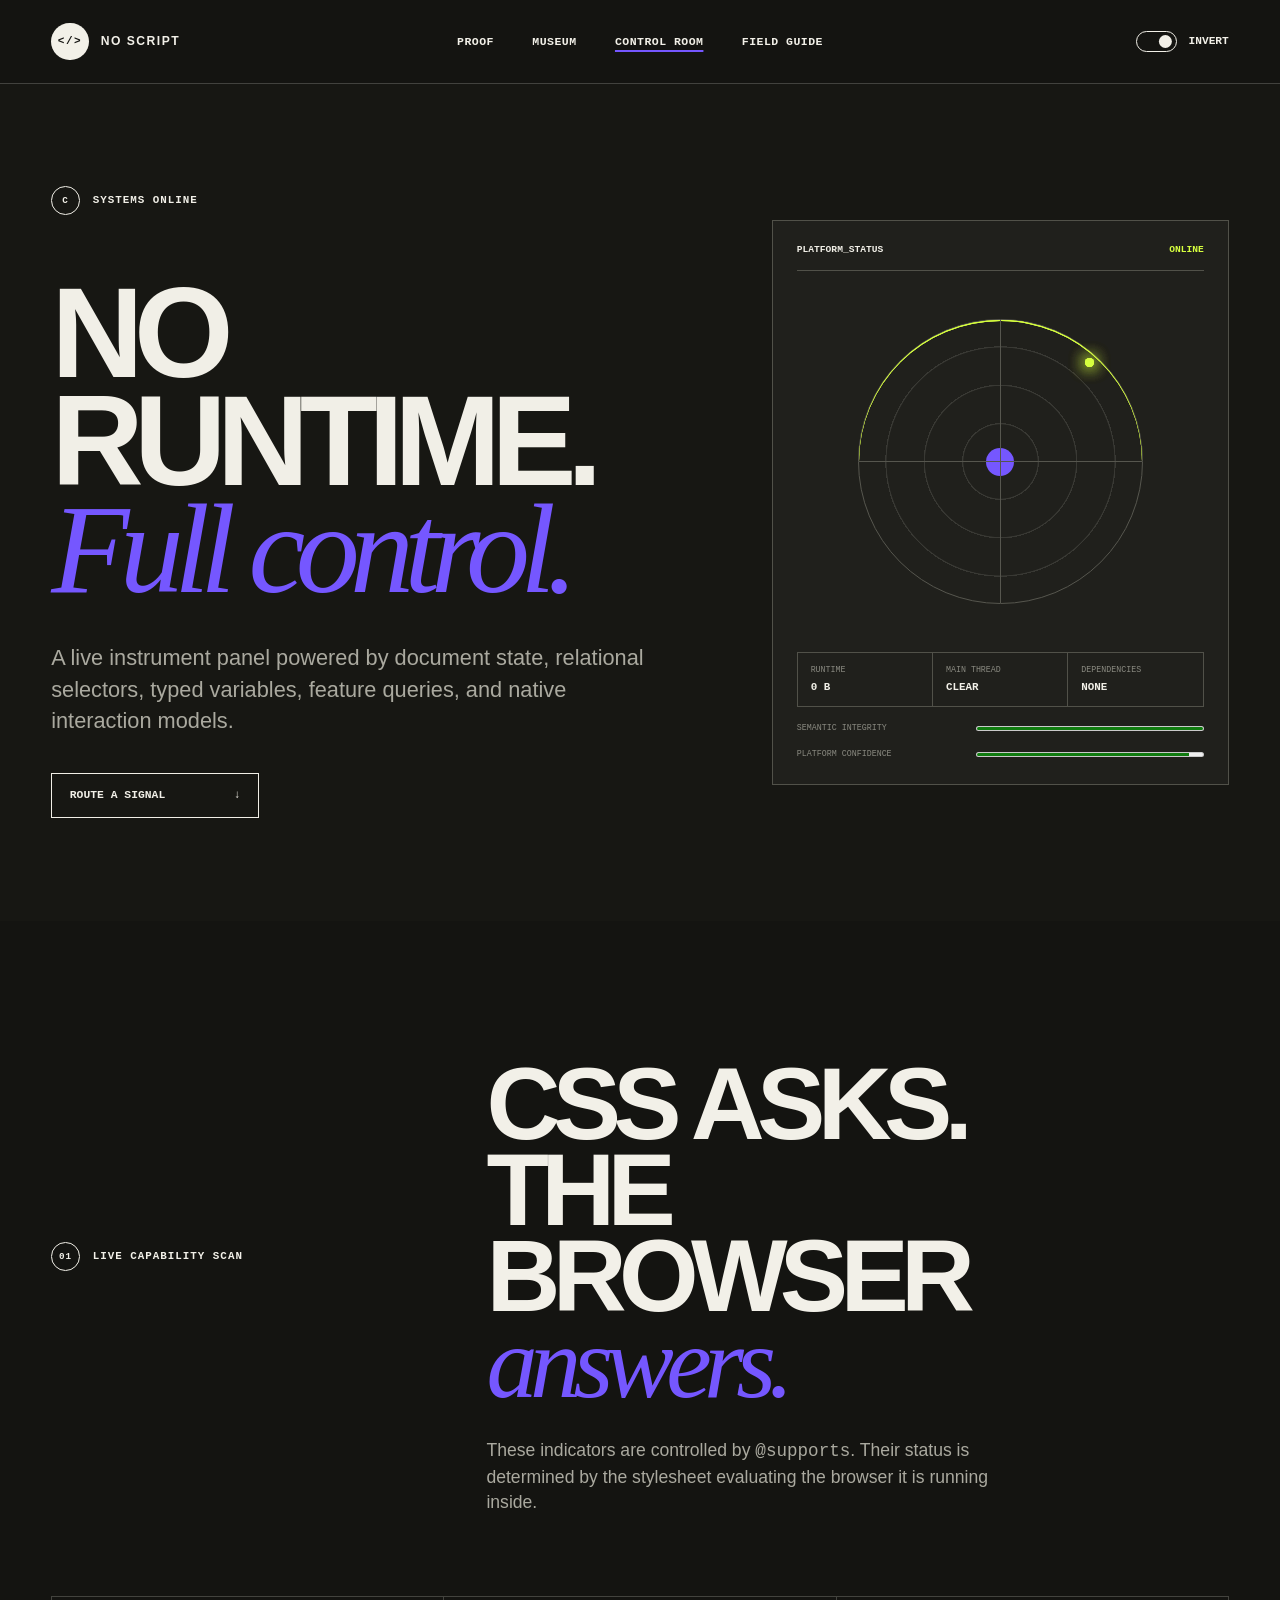
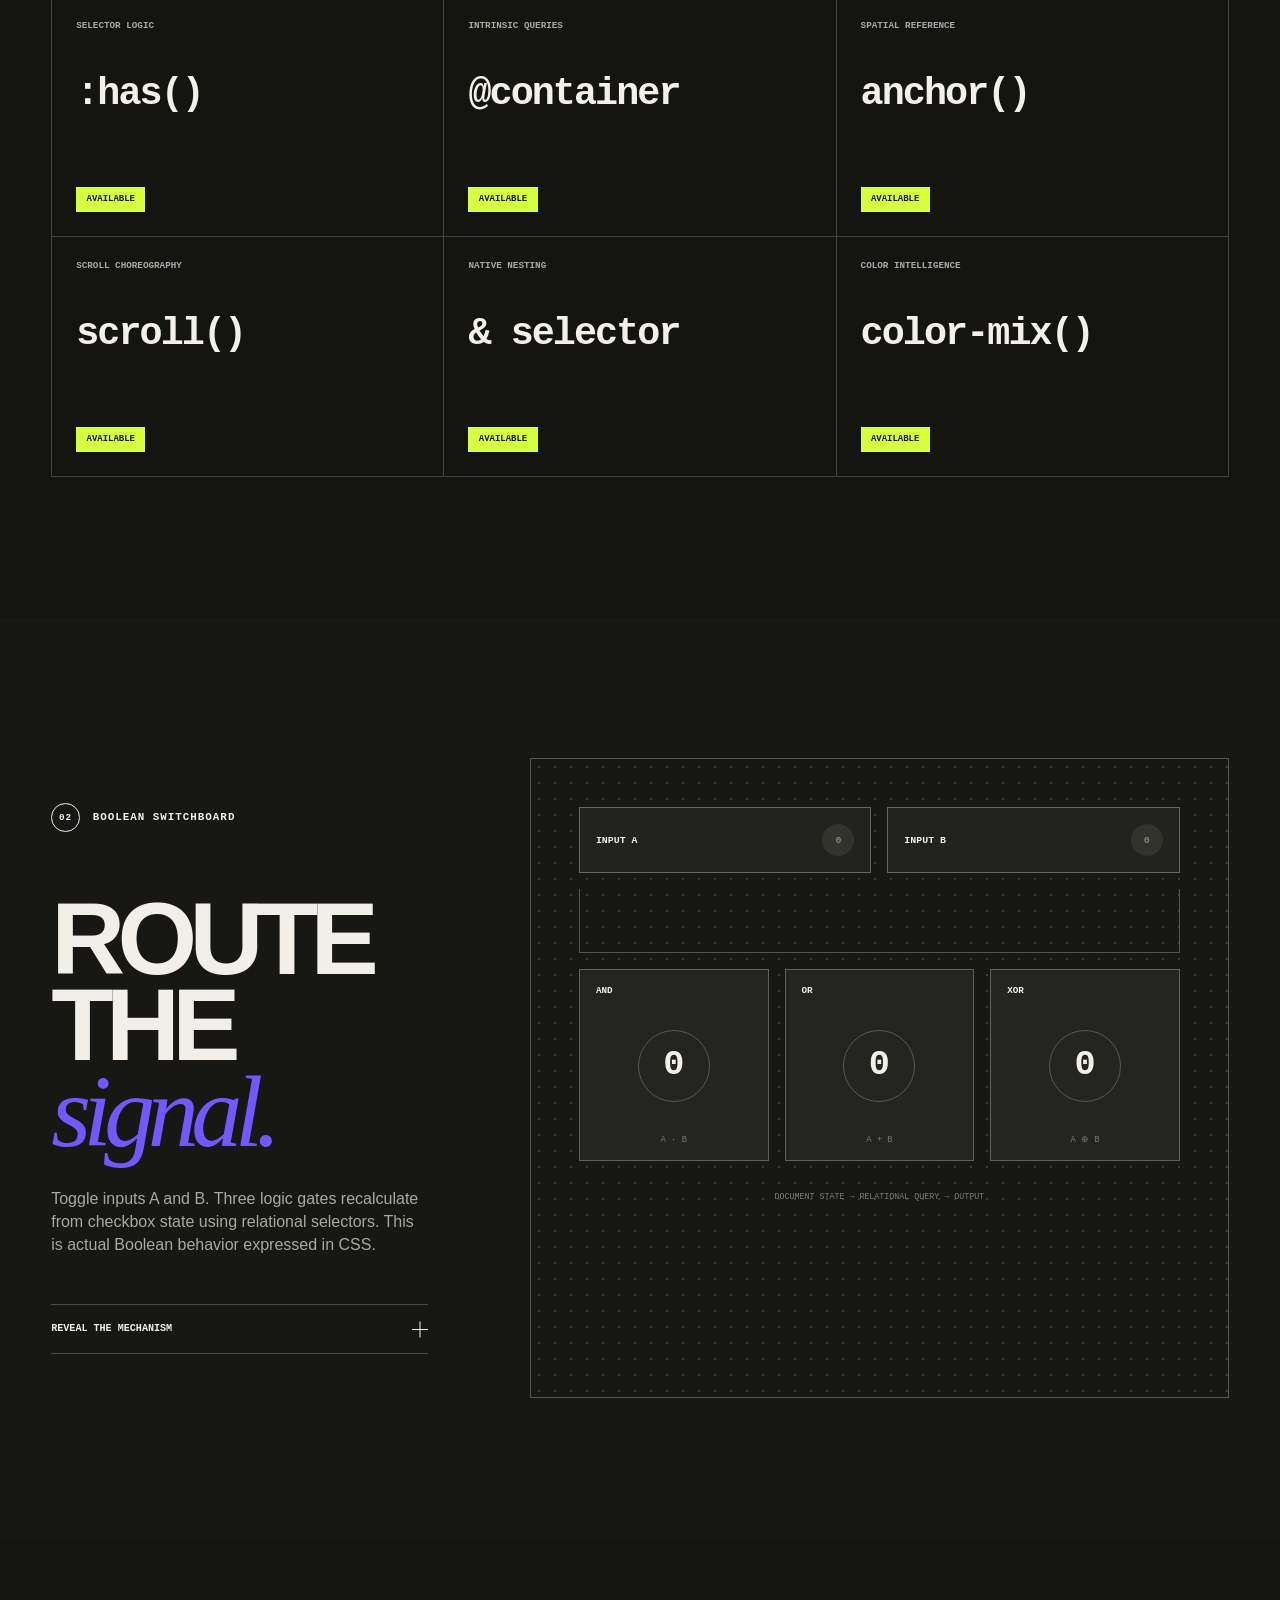
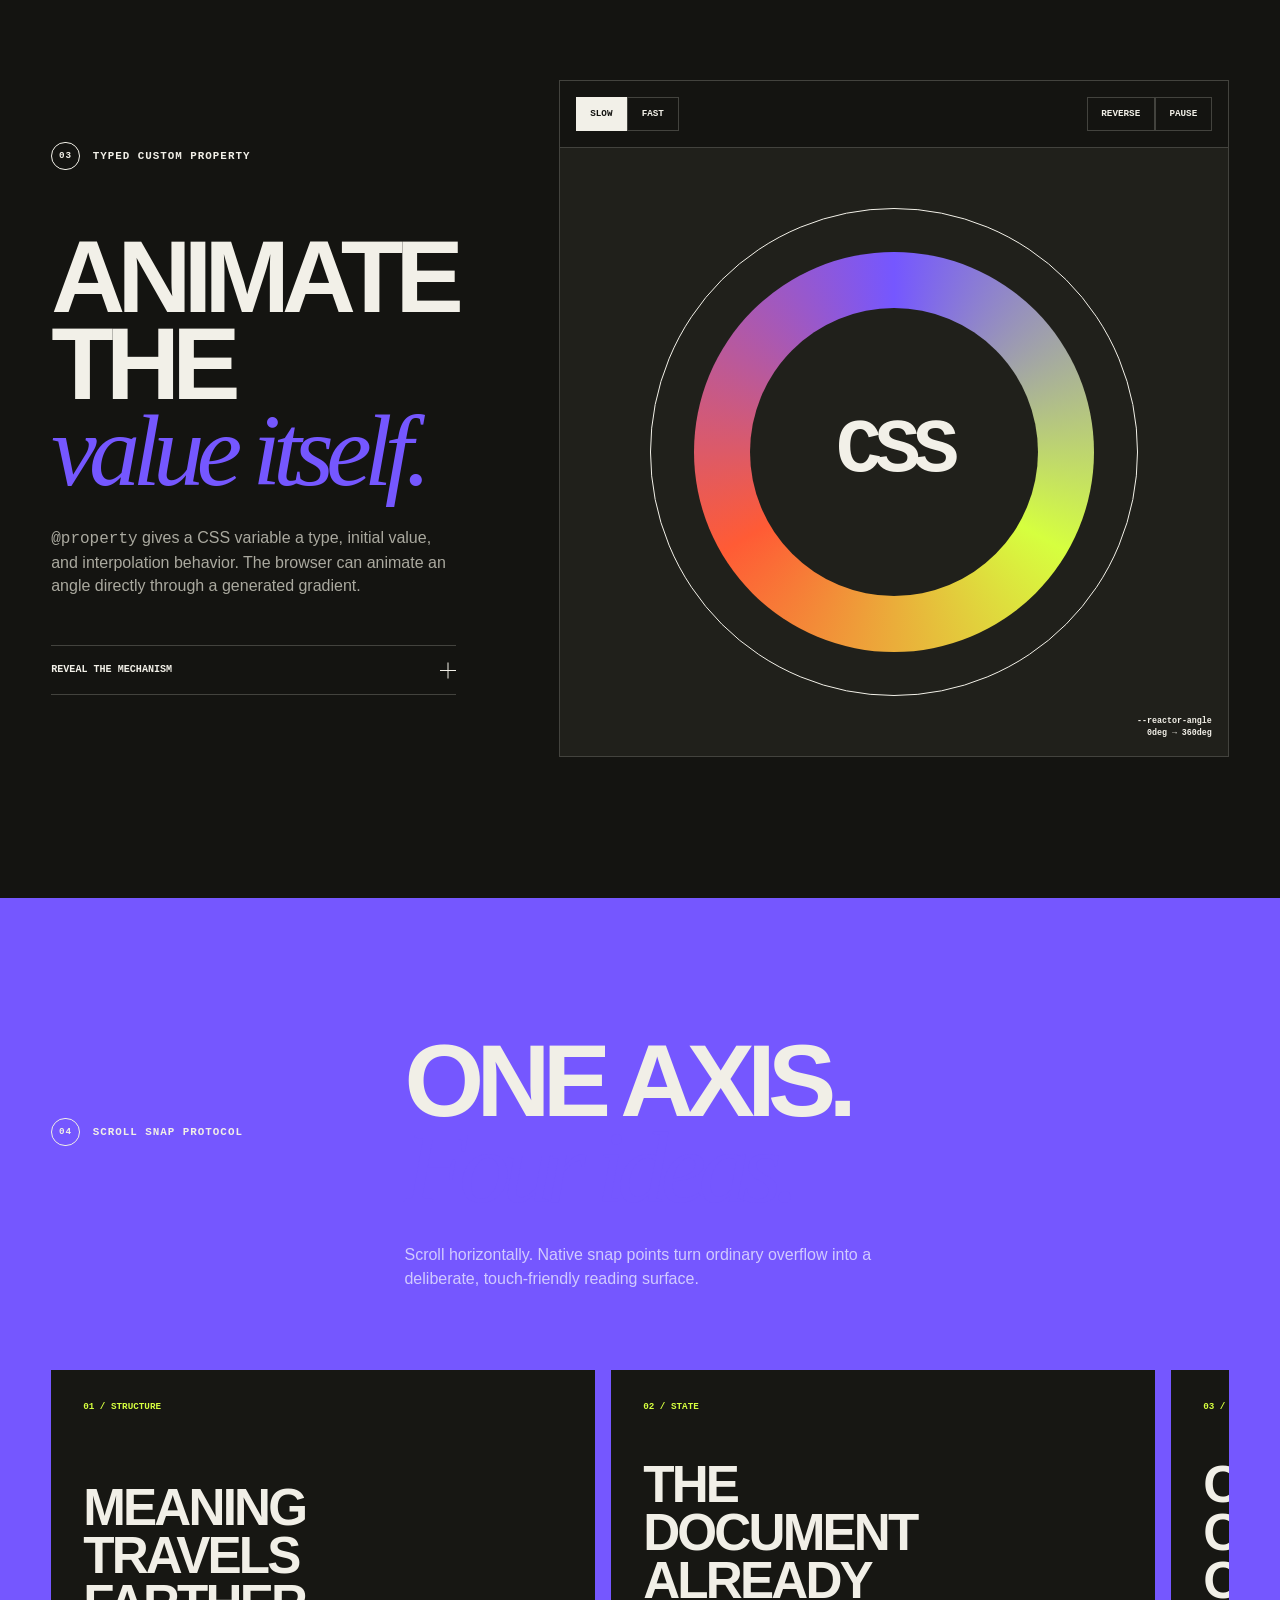
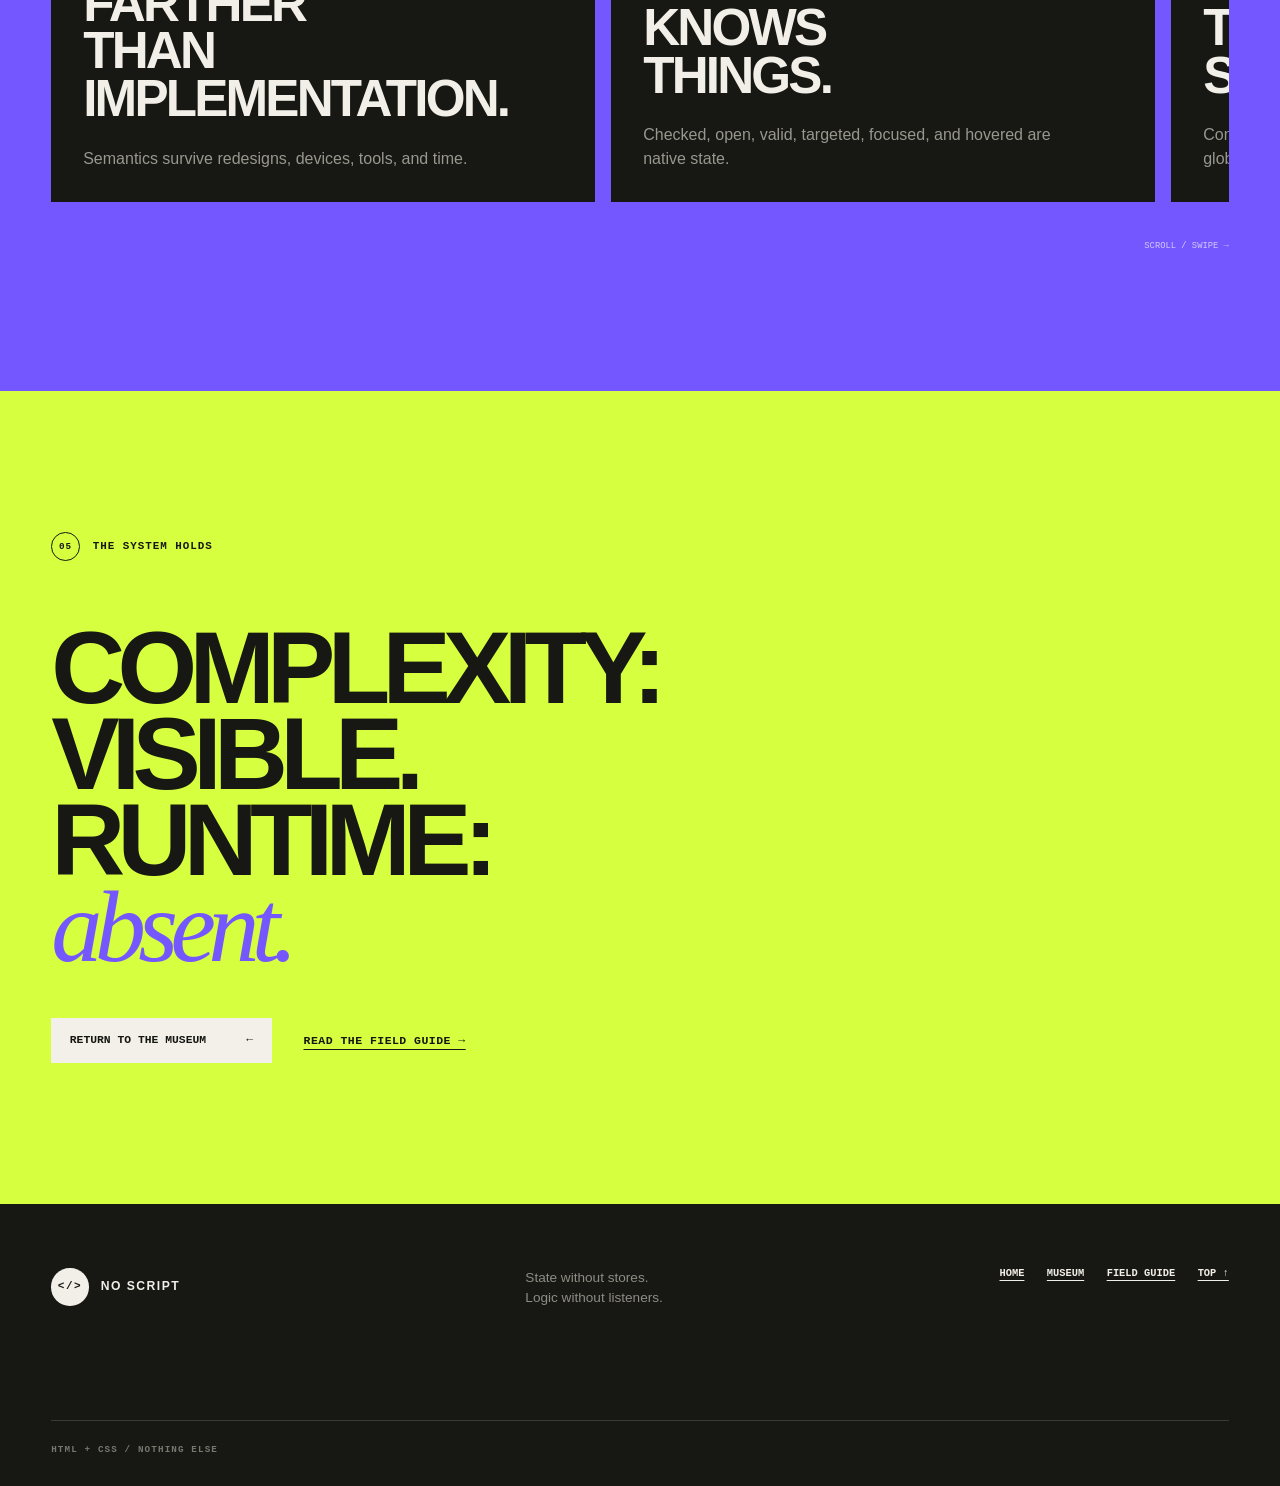
==== control-room.html @ 14663941 "Add CSS-only control room and reader modes" ====
<!doctype html>
<html lang="en">
<head>
  <meta charset="utf-8">
  <meta name="viewport" content="width=device-width, initial-scale=1">
  <meta name="description" content="A CSS-only control room demonstrating feature queries, Boolean logic, typed custom properties, meters, and scroll snap.">
  <meta name="theme-color" content="#171713">
  <title>The Control Room — NO SCRIPT</title>
  <link rel="stylesheet" href="styles.css?v=1.1.0">
</head>
<body class="control-page">
  <a class="skip-link" href="#control-main">Skip to content</a>
  <input class="theme-toggle" type="checkbox" id="theme-toggle" aria-label="Use dark theme" checked>

  <div class="site-shell">
    <div class="scroll-meter" aria-hidden="true"></div>
    <header class="site-header">
      <a class="wordmark" href="index.html" aria-label="No Script, home"><span class="wordmark-mark" aria-hidden="true">&lt;/&gt;</span><span>NO SCRIPT</span></a>
      <nav class="primary-nav" aria-label="Primary navigation">
        <a href="index.html#proof">Proof</a>
        <a href="museum.html">Museum</a>
        <a href="control-room.html" aria-current="page">Control room</a>
        <a href="principles.html">Field guide</a>
      </nav>
      <details class="mobile-menu">
        <summary>Menu</summary>
        <nav aria-label="Mobile navigation">
          <a href="index.html">Home</a>
          <a href="museum.html">Museum</a>
          <a href="control-room.html" aria-current="page">Control room</a>
          <a href="principles.html">Field guide</a>
        </nav>
      </details>
      <label class="theme-switch" for="theme-toggle"><span class="switch-track" aria-hidden="true"><span></span></span><span class="switch-label">Invert</span></label>
    </header>

    <main id="control-main">
      <section class="control-hero" aria-labelledby="control-title">
        <div class="control-hero-copy">
          <p class="eyebrow light"><span>C</span> Systems online</p>
          <h1 id="control-title">No runtime.<br><em>Full control.</em></h1>
          <p class="lede">A live instrument panel powered by document state, relational selectors, typed variables, feature queries, and native interaction models.</p>
          <a class="button control-button" href="#logic">Route a signal <span aria-hidden="true">↓</span></a>
        </div>
        <div class="system-console" aria-label="Native system status">
          <header><span>PLATFORM_STATUS</span><strong>ONLINE</strong></header>
          <div class="console-radar" aria-hidden="true"><i></i><i></i><i></i><span></span></div>
          <dl>
            <div><dt>Runtime</dt><dd>0 B</dd></div>
            <div><dt>Main thread</dt><dd>Clear</dd></div>
            <div><dt>Dependencies</dt><dd>None</dd></div>
          </dl>
          <label>Semantic integrity <meter min="0" max="100" value="100">100%</meter></label>
          <label>Platform confidence <meter min="0" max="100" low="40" high="80" optimum="100" value="94">94%</meter></label>
        </div>
      </section>

      <section class="support-section section-pad" aria-labelledby="support-title">
        <header class="section-heading compact">
          <p class="eyebrow"><span>01</span> Live capability scan</p>
          <h2 id="support-title">CSS asks.<br>The browser <em>answers.</em></h2>
          <p>These indicators are controlled by <code>@supports</code>. Their status is determined by the stylesheet evaluating the browser it is running inside.</p>
        </header>
        <div class="support-grid">
          <article class="support-card support-has"><span>Selector logic</span><code>:has()</code><p class="support-yes">Available</p><p class="support-fallback">Fallback</p></article>
          <article class="support-card support-container"><span>Intrinsic queries</span><code>@container</code><p class="support-yes">Available</p><p class="support-fallback">Fallback</p></article>
          <article class="support-card support-anchor"><span>Spatial reference</span><code>anchor()</code><p class="support-yes">Available</p><p class="support-fallback">Fallback</p></article>
          <article class="support-card support-timeline"><span>Scroll choreography</span><code>scroll()</code><p class="support-yes">Available</p><p class="support-fallback">Fallback</p></article>
          <article class="support-card support-nesting"><span>Native nesting</span><code>&amp; selector</code><p class="support-yes">Available</p><p class="support-fallback">Fallback</p></article>
          <article class="support-card support-color"><span>Color intelligence</span><code>color-mix()</code><p class="support-yes">Available</p><p class="support-fallback">Fallback</p></article>
        </div>
      </section>

      <section class="logic-section section-pad" id="logic" aria-labelledby="logic-title">
        <header class="logic-copy">
          <p class="eyebrow light"><span>02</span> Boolean switchboard</p>
          <h2 id="logic-title">Route the<br><em>signal.</em></h2>
          <p>Toggle inputs A and B. Three logic gates recalculate from checkbox state using relational selectors. This is actual Boolean behavior expressed in CSS.</p>
          <details class="source-drawer source-dark">
            <summary>Reveal the mechanism <i aria-hidden="true"></i></summary>
            <pre><code>.board:has(#a:checked):has(#b:checked) .and {
  --output: 1;
}

.board:has(#a:checked):not(:has(#b:checked)) .xor {
  --output: 1;
}</code></pre>
          </details>
        </header>
        <fieldset class="logic-board">
          <legend>Boolean inputs and outputs</legend>
          <input type="checkbox" id="logic-a"><label class="logic-input input-a" for="logic-a"><span>Input A</span><i><b>0</b><b>1</b></i></label>
          <input type="checkbox" id="logic-b"><label class="logic-input input-b" for="logic-b"><span>Input B</span><i><b>0</b><b>1</b></i></label>
          <div class="wire wire-a" aria-hidden="true"></div><div class="wire wire-b" aria-hidden="true"></div>
          <div class="gate gate-and"><span>AND</span><output><b>0</b><b>1</b></output><small>A · B</small></div>
          <div class="gate gate-or"><span>OR</span><output><b>0</b><b>1</b></output><small>A + B</small></div>
          <div class="gate gate-xor"><span>XOR</span><output><b>0</b><b>1</b></output><small>A ⊕ B</small></div>
          <p class="logic-caption">DOCUMENT STATE → RELATIONAL QUERY → OUTPUT</p>
        </fieldset>
      </section>

      <section class="reactor-section section-pad" aria-labelledby="reactor-title">
        <header class="reactor-copy">
          <p class="eyebrow"><span>03</span> Typed custom property</p>
          <h2 id="reactor-title">Animate the<br><em>value itself.</em></h2>
          <p><code>@property</code> gives a CSS variable a type, initial value, and interpolation behavior. The browser can animate an angle directly through a generated gradient.</p>
          <details class="source-drawer">
            <summary>Reveal the mechanism <i aria-hidden="true"></i></summary>
            <pre><code>@property --reactor-angle {
  syntax: "&lt;angle&gt;";
  initial-value: 0deg;
  inherits: false;
}

@keyframes reactor { to { --reactor-angle: 360deg; } }</code></pre>
          </details>
        </header>
        <fieldset class="reactor-panel">
          <legend>Reactor controls</legend>
          <input type="radio" name="reactor-speed" id="speed-slow" checked>
          <input type="radio" name="reactor-speed" id="speed-fast">
          <input type="checkbox" id="reactor-reverse">
          <input type="checkbox" id="reactor-pause">
          <div class="reactor-toolbar">
            <div role="group" aria-label="Rotation speed"><label for="speed-slow">Slow</label><label for="speed-fast">Fast</label></div>
            <div><label for="reactor-reverse">Reverse</label><label for="reactor-pause">Pause</label></div>
          </div>
          <div class="reactor-stage">
            <div class="reactor-core" aria-hidden="true"><i></i><span>CSS</span></div>
            <span class="reactor-readout">--reactor-angle<br>0deg → 360deg</span>
          </div>
        </fieldset>
      </section>

      <section class="protocol-section section-pad" aria-labelledby="protocol-title">
        <header>
          <p class="eyebrow light"><span>04</span> Scroll snap protocol</p>
          <h2 id="protocol-title">One axis.<br><em>Four ideas.</em></h2>
          <p>Scroll horizontally. Native snap points turn ordinary overflow into a deliberate, touch-friendly reading surface.</p>
        </header>
        <div class="protocol-track" tabindex="0" aria-label="Platform protocol cards">
          <article><span>01 / STRUCTURE</span><strong>Meaning travels farther than implementation.</strong><p>Semantics survive redesigns, devices, tools, and time.</p></article>
          <article><span>02 / STATE</span><strong>The document already knows things.</strong><p>Checked, open, valid, targeted, focused, and hovered are native state.</p></article>
          <article><span>03 / CONTEXT</span><strong>Components can observe their surroundings.</strong><p>Containers let layout respond locally instead of guessing globally.</p></article>
          <article><span>04 / PREFERENCE</span><strong>The visitor belongs in the system.</strong><p>Motion, contrast, color, input, and print preferences are part of design.</p></article>
        </div>
        <p class="swipe-note">SCROLL / SWIPE →</p>
      </section>

      <section class="control-exit section-pad">
        <p class="eyebrow"><span>05</span> The system holds</p>
        <h2>Complexity: visible.<br>Runtime: <em>absent.</em></h2>
        <div><a class="button button-solid" href="museum.html">Return to the museum <span aria-hidden="true">←</span></a><a class="text-link" href="principles.html">Read the field guide →</a></div>
      </section>
    </main>

    <footer>
      <a class="wordmark footer-mark" href="index.html"><span class="wordmark-mark" aria-hidden="true">&lt;/&gt;</span><span>NO SCRIPT</span></a>
      <p>State without stores.<br>Logic without listeners.</p>
      <nav class="footer-nav" aria-label="Footer navigation"><a href="index.html">Home</a><a href="museum.html">Museum</a><a href="principles.html">Field guide</a><a href="#control-main">Top ↑</a></nav>
      <small>HTML + CSS / NOTHING ELSE</small>
    </footer>
  </div>
</body>
</html>
---- styles.css ----
@layer reset, tokens, base, components, utilities;

@view-transition { navigation: auto; }

@property --reactor-angle {
  syntax: "<angle>";
  inherits: false;
  initial-value: 0deg;
}

::view-transition-old(root) { animation: page-out .28s ease-in both; }
::view-transition-new(root) { animation: page-in .45s cubic-bezier(.2,.8,.2,1) both; }

@keyframes page-out { to { opacity: 0; transform: translateY(-1rem); } }
@keyframes page-in { from { opacity: 0; transform: translateY(1.5rem); } }

@layer reset {
  *, *::before, *::after { box-sizing: border-box; }
  html { scroll-behavior: smooth; }
  body, h1, h2, h3, p, blockquote, dl, dd, pre { margin: 0; }
  body { min-width: 280px; }
  img, svg { display: block; max-width: 100%; }
  button, input { font: inherit; }
  fieldset { min-inline-size: 0; margin: 0; padding: 0; border: 0; }
  a { color: inherit; }
}

@layer tokens {
  :root {
    --paper: #f1efe7;
    --paper-2: #e7e3d8;
    --ink: #171713;
    --muted: #66655d;
    --acid: #d6ff3f;
    --violet: #7557ff;
    --orange: #ff5b35;
    --line: color-mix(in srgb, var(--ink) 19%, transparent);
    --max: 1440px;
    --pad: clamp(1.25rem, 4vw, 4.5rem);
    --display: "Arial Narrow", "Helvetica Neue", Helvetica, Arial, sans-serif;
    --mono: "SFMono-Regular", Consolas, "Liberation Mono", monospace;
  }

  .theme-toggle:checked ~ .site-shell {
    --paper: #141411;
    --paper-2: #20201b;
    --ink: #f2f0e8;
    --muted: #aaa99f;
    --line: color-mix(in srgb, var(--ink) 21%, transparent);
  }
}

@layer base {
  html { background: #141411; }
  body {
    background: var(--paper);
    color: var(--ink);
    font-family: var(--display);
    line-height: 1.45;
  }

  ::selection { background: var(--violet); color: white; }
  :focus-visible { outline: 3px solid var(--violet); outline-offset: 4px; }
  .theme-toggle { position: fixed; inline-size: 1px; block-size: 1px; opacity: 0; }
  .site-shell { background: var(--paper); color: var(--ink); overflow: clip; transition: background .4s, color .4s; }

  h1, h2, .stat-value {
    font-weight: 800;
    letter-spacing: -.075em;
    line-height: .84;
    text-transform: uppercase;
  }
  h1 { font-size: clamp(4rem, 11.5vw, 10.75rem); }
  h2 { font-size: clamp(3.3rem, 8vw, 8.5rem); }
  h1 em, h2 em { color: var(--violet); font-family: Georgia, serif; font-weight: 400; text-transform: none; }
  p { color: var(--muted); }
  section { scroll-margin-top: 5rem; }
  code, kbd, pre { font-family: var(--mono); }
}

@layer components {
  .skip-link { position: fixed; top: .75rem; left: .75rem; z-index: 100; padding: .8rem 1rem; background: var(--acid); color: #171713; font: 700 .7rem/1 var(--mono); text-transform: uppercase; transform: translateY(-160%); transition: transform .2s; }
  .skip-link:focus { transform: none; }

  .scroll-meter {
    position: fixed; inset: 0 auto auto 0; z-index: 50;
    inline-size: 100%; block-size: 4px;
    background: var(--violet); transform-origin: left; transform: scaleX(0);
  }

  @supports (animation-timeline: scroll()) {
    .scroll-meter { animation: scroll-progress linear both; animation-timeline: scroll(); }
    @keyframes scroll-progress { to { transform: scaleX(1); } }
  }

  .site-header {
    position: relative; z-index: 20;
    display: grid; grid-template-columns: 1fr auto 1fr; align-items: center;
    min-height: 5.25rem; padding-inline: var(--pad); border-bottom: 1px solid var(--line);
    view-transition-name: site-header;
  }
  .wordmark { display: inline-flex; align-items: center; gap: .75rem; width: fit-content; font-size: .76rem; font-weight: 800; letter-spacing: .12em; text-decoration: none; }
  .wordmark-mark { display: grid; place-items: center; inline-size: 2.35rem; aspect-ratio: 1; background: var(--ink); color: var(--paper); font: 700 .69rem/1 var(--mono); border-radius: 50%; }
  .primary-nav { display: flex; gap: clamp(1rem, 3vw, 3rem); }
  .primary-nav a, .text-link, .back-top { font: 600 .72rem/1 var(--mono); letter-spacing: .04em; text-transform: uppercase; text-decoration-thickness: 1px; text-underline-offset: .4em; }
  .primary-nav a { text-decoration: none; }
  .primary-nav a:hover { text-decoration: underline; }
  .primary-nav a[aria-current="page"] { text-decoration: underline; text-decoration-color: var(--violet); text-decoration-thickness: 2px; }
  .mobile-menu { position: relative; display: none; border: 0; }
  .mobile-menu summary { display: block; padding: .7rem .8rem; border: 1px solid var(--line); font: 700 .6rem/1 var(--mono); text-transform: uppercase; }
  .mobile-menu nav { position: absolute; top: calc(100% + .8rem); right: 0; z-index: 40; display: grid; min-width: 13rem; padding: .5rem; border: 1px solid var(--ink); background: var(--paper); box-shadow: .6rem .6rem 0 var(--violet); }
  .mobile-menu nav a { padding: .85rem; border-bottom: 1px solid var(--line); font: 700 .65rem/1 var(--mono); text-decoration: none; text-transform: uppercase; }
  .mobile-menu nav a:last-child { border-bottom: 0; }
  .mobile-menu nav a[aria-current="page"] { background: var(--acid); color: #171713; }
  .theme-switch { justify-self: end; display: flex; align-items: center; gap: .7rem; cursor: pointer; font: 600 .7rem/1 var(--mono); text-transform: uppercase; }
  .switch-track { display: flex; align-items: center; inline-size: 2.6rem; block-size: 1.35rem; padding: .18rem; border: 1px solid var(--ink); border-radius: 2rem; }
  .switch-track span { display: block; inline-size: .82rem; aspect-ratio: 1; border-radius: 50%; background: var(--ink); transition: transform .35s cubic-bezier(.2,.8,.2,1); }
  .theme-toggle:checked ~ .site-shell .switch-track span { transform: translateX(1.18rem); }
  .theme-toggle:focus-visible ~ .site-shell .theme-switch { outline: 3px solid var(--violet); outline-offset: 4px; }

  .hero {
    position: relative; display: grid; grid-template-columns: minmax(0, 1.15fr) minmax(25rem, .85fr);
    min-height: min(51rem, calc(100svh - 5.25rem)); padding: clamp(4rem, 7vw, 7.5rem) var(--pad) 6.5rem;
    border-bottom: 1px solid var(--line); isolation: isolate;
  }
  .hero-copy { position: relative; z-index: 2; align-self: center; }
  .eyebrow { display: flex; align-items: center; gap: .8rem; margin-bottom: clamp(2.5rem, 5vw, 5rem); color: var(--ink); font: 700 .68rem/1 var(--mono); letter-spacing: .09em; text-transform: uppercase; }
  .eyebrow span { display: grid; place-items: center; inline-size: 1.8rem; aspect-ratio: 1; border: 1px solid currentColor; border-radius: 50%; font-size: .58rem; }
  .eyebrow.light { color: #f1efe7; }
  .hero h1 { max-width: 8ch; }
  .lede { max-width: 38rem; margin: 2.4rem 0 2.25rem; font-size: clamp(1.05rem, 1.7vw, 1.4rem); line-height: 1.45; }
  .hero-actions { display: flex; align-items: center; gap: 2rem; flex-wrap: wrap; }
  .button { display: inline-flex; align-items: center; justify-content: space-between; gap: 2.5rem; min-width: 13rem; padding: 1rem 1.1rem; border: 1px solid var(--ink); font: 700 .71rem/1 var(--mono); text-decoration: none; text-transform: uppercase; transition: transform .2s, box-shadow .2s; }
  .button-solid { background: var(--ink); color: var(--paper); }
  .button:hover { transform: translate(-4px,-4px); box-shadow: 4px 4px 0 var(--violet); }

  .hero-art { position: relative; align-self: center; justify-self: center; width: min(37vw, 33rem); aspect-ratio: 1; }
  .core { position: absolute; inset: 28%; z-index: 3; display: grid; place-content: center; background: var(--acid); color: #171713; border-radius: 50%; box-shadow: 0 0 0 1px #171713; text-align: center; animation: breathe 4s ease-in-out infinite; }
  .core span:first-child { font-size: clamp(4rem, 7vw, 7rem); font-weight: 900; letter-spacing: -.1em; line-height: .65; }
  .core span:nth-child(2) { margin-left: 2.8rem; font: 700 1rem/1 var(--mono); }
  .core small { margin-top: .6rem; font: 700 .6rem/1 var(--mono); letter-spacing: .2em; }
  .orbit { position: absolute; inset: 8%; border: 1px solid var(--ink); border-radius: 50%; animation: spin 16s linear infinite; }
  .orbit::before { content: ""; position: absolute; top: 8%; left: 15%; inline-size: 1rem; aspect-ratio: 1; border: 1px solid var(--ink); background: var(--violet); border-radius: 50%; }
  .orbit-two { inset: 1% 12%; transform: rotate(60deg); animation-direction: reverse; animation-duration: 23s; }
  .orbit-two::before { background: var(--orange); inline-size: 1.5rem; }
  .orbit-three { inset: 12% 1%; transform: rotate(115deg); animation-duration: 31s; }
  .orbit-three::before { background: var(--paper); }
  .coordinate { position: absolute; font: 600 .58rem/1 var(--mono); letter-spacing: .08em; }
  .coordinate-a { top: 4%; right: 0; }
  .coordinate-b { bottom: 4%; left: 0; writing-mode: vertical-rl; }
  .spark { position: absolute; display: block; inline-size: .55rem; aspect-ratio: 1; background: var(--ink); }
  .spark-a { top: 14%; left: 8%; } .spark-b { right: 3%; bottom: 25%; border-radius: 50%; } .spark-c { bottom: 3%; left: 45%; transform: rotate(45deg); }
  .hero-index { position: absolute; right: var(--pad); bottom: 1.5rem; display: flex; gap: 1rem; color: var(--muted); font: 600 .6rem/1 var(--mono); }
  .hero-index span:last-child { color: var(--violet); }

  @keyframes spin { to { rotate: 1turn; } }
  @keyframes breathe { 50% { scale: 1.035; } }

  .marquee { overflow: hidden; background: var(--ink); color: var(--paper); border-bottom: 1px solid var(--ink); }
  .marquee div { display: flex; align-items: center; width: max-content; padding-block: 1rem; animation: marquee 28s linear infinite; }
  .marquee span { font: 800 .72rem/1 var(--mono); letter-spacing: .09em; }
  .marquee i { margin-inline: 2rem; color: var(--acid); font-style: normal; }
  @keyframes marquee { to { transform: translateX(-50%); } }

  .section-pad { padding: clamp(6rem, 11vw, 11rem) var(--pad); }
  .section-heading { display: grid; grid-template-columns: 1fr 2fr; column-gap: 4rem; }
  .section-heading .eyebrow { grid-row: 1 / span 2; }
  .section-heading h2 { max-width: 11ch; }
  .section-heading > p:last-child { max-width: 34rem; margin-top: 2rem; font-size: 1.1rem; }

  .stat-grid { display: grid; grid-template-columns: repeat(3, 1fr); margin-top: 6rem; border-top: 1px solid var(--line); border-left: 1px solid var(--line); }
  .stat-card { position: relative; min-height: 32rem; padding: 2rem; border-right: 1px solid var(--line); border-bottom: 1px solid var(--line); overflow: hidden; }
  .stat-featured { background: var(--violet); color: white; }
  .stat-featured p { color: color-mix(in srgb, white 70%, transparent); }
  .card-number { font: 600 .65rem/1 var(--mono); }
  .stat-value { margin: 4rem 0 1rem; font-size: clamp(5rem, 8vw, 9rem); }
  .stat-value small { margin-left: .4rem; font: 700 .7rem/1 var(--mono); letter-spacing: 0; }
  .stat-card h3 { font-size: 1.2rem; text-transform: uppercase; }
  .stat-card p { max-width: 24rem; margin-top: .8rem; }
  .signal { position: absolute; inset: auto 2rem 2rem; display: flex; height: 5rem; align-items: end; gap: .35rem; }
  .signal i { flex: 1; background: var(--acid); transform-origin: bottom; animation: signal 1.8s ease-in-out infinite alternate; }
  .signal i:nth-child(1) { height: 20%; } .signal i:nth-child(2) { height: 70%; animation-delay: -.5s; } .signal i:nth-child(3) { height: 40%; animation-delay: -.9s; } .signal i:nth-child(4) { height: 90%; animation-delay: -.2s; } .signal i:nth-child(5) { height: 50%; animation-delay: -.7s; } .signal i:nth-child(6) { height: 100%; animation-delay: -1s; } .signal i:nth-child(7) { height: 35%; animation-delay: -.4s; } .signal i:nth-child(8) { height: 65%; animation-delay: -.8s; }
  @keyframes signal { to { scale: 1 .3; opacity: .5; } }
  .file-stack { position: absolute; right: -1rem; bottom: 2rem; left: 2rem; height: 6rem; }
  .file-stack span { position: absolute; display: block; width: 82%; padding: 1rem; border: 1px solid var(--ink); background: var(--acid); color: #171713; font: 700 .68rem/1 var(--mono); transform: rotate(-3deg); }
  .file-stack span:last-child { right: 0; bottom: 0; background: var(--orange); transform: rotate(2deg); }
  .scale-line { position: absolute; right: 2rem; bottom: 3rem; left: 2rem; height: 3rem; border-bottom: 1px solid var(--ink); }
  .scale-line span { position: absolute; bottom: -.3rem; width: 65%; height: .6rem; background: var(--violet); }
  .scale-line i { position: absolute; bottom: -.35rem; width: .7rem; aspect-ratio: 1; border-radius: 50%; background: var(--ink); }
  .scale-line i:nth-of-type(1) { left: 20%; } .scale-line i:nth-of-type(2) { left: 55%; } .scale-line i:nth-of-type(3) { right: 0; }

  .lab { display: grid; grid-template-columns: minmax(18rem, .7fr) minmax(35rem, 1.3fr); gap: clamp(3rem, 8vw, 8rem); background: #171713; color: #f1efe7; }
  .lab-intro { align-self: center; }
  .lab-intro h2 { color: #f1efe7; }
  .lab-intro p:last-child { max-width: 32rem; margin-top: 2rem; color: #a9a89e; font-size: 1.05rem; }
  .css-machine { position: relative; align-self: center; border: 1px solid #55554e; container-type: inline-size; }
  .css-machine > legend { position: absolute; inline-size: 1px; block-size: 1px; overflow: hidden; clip-path: inset(50%); }
  .css-machine > input { position: absolute; opacity: 0; pointer-events: none; }
  .machine-toolbar { display: flex; justify-content: space-between; align-items: center; min-height: 4rem; padding: .7rem 1rem; border-bottom: 1px solid #55554e; font: 600 .62rem/1 var(--mono); }
  .machine-tabs { display: flex; gap: .3rem; }
  .machine-tabs label { padding: .65rem .85rem; border: 1px solid #55554e; cursor: pointer; transition: background .2s, color .2s; }
  #mode-orbit:checked ~ .machine-toolbar label[for="mode-orbit"], #mode-bloom:checked ~ .machine-toolbar label[for="mode-bloom"], #mode-grid:checked ~ .machine-toolbar label[for="mode-grid"] { background: var(--acid); color: #171713; border-color: var(--acid); }
  #mode-orbit:focus-visible ~ .machine-toolbar label[for="mode-orbit"], #mode-bloom:focus-visible ~ .machine-toolbar label[for="mode-bloom"], #mode-grid:focus-visible ~ .machine-toolbar label[for="mode-grid"] { outline: 3px solid var(--violet); outline-offset: 3px; }
  .machine-controls { display: flex; justify-content: space-between; gap: 1rem; padding: .85rem 1rem; border-bottom: 1px solid #55554e; }
  .control-cluster { display: flex; align-items: center; gap: .45rem; font: 600 .58rem/1 var(--mono); text-transform: uppercase; }
  .control-cluster > span { margin-right: .35rem; color: #888880; }
  .control-cluster label { display: flex; align-items: center; gap: .35rem; padding: .5rem .6rem; border: 1px solid #55554e; cursor: pointer; }
  .swatch { display: block; inline-size: .55rem; aspect-ratio: 1; border-radius: 50%; background: var(--acid); }
  .swatch-heat { background: var(--orange); }
  .swatch-ice { background: #45e5ff; }
  #palette-acid:checked ~ .machine-controls label[for="palette-acid"], #palette-heat:checked ~ .machine-controls label[for="palette-heat"], #palette-ice:checked ~ .machine-controls label[for="palette-ice"], #dense-mode:checked ~ .machine-controls label[for="dense-mode"], #pause-motion:checked ~ .machine-controls label[for="pause-motion"] { background: #f1efe7; color: #171713; border-color: #f1efe7; }
  #palette-acid:focus-visible ~ .machine-controls label[for="palette-acid"], #palette-heat:focus-visible ~ .machine-controls label[for="palette-heat"], #palette-ice:focus-visible ~ .machine-controls label[for="palette-ice"], #dense-mode:focus-visible ~ .machine-controls label[for="dense-mode"], #pause-motion:focus-visible ~ .machine-controls label[for="pause-motion"] { outline: 3px solid var(--violet); outline-offset: 3px; }
  .machine-canvas { --lab-a: var(--violet); --lab-b: var(--acid); --lab-c: var(--orange); position: relative; min-height: min(38rem, 70vw); overflow: hidden; background: #20201d; isolation: isolate; }
  #palette-heat:checked ~ .machine-canvas { --lab-a: #ff4d2e; --lab-b: #ffcb3f; --lab-c: #ff1877; }
  #palette-ice:checked ~ .machine-canvas { --lab-a: #42dcff; --lab-b: #d9fbff; --lab-c: #3155ff; }
  .mesh { position: absolute; inset: 0; z-index: -1; opacity: .25; background-image: linear-gradient(#777 1px, transparent 1px), linear-gradient(90deg, #777 1px, transparent 1px); background-size: 2rem 2rem; mask-image: linear-gradient(to bottom, black, transparent); }
  .shape { position: absolute; background: var(--lab-a); border: 1px solid #f1efe7; transition: all 1s cubic-bezier(.65,0,.2,1); }
  .shape-a { width: 42%; aspect-ratio: 1; left: 28%; top: 17%; border-radius: 50%; }
  .shape-b { width: 18%; aspect-ratio: 1; left: 13%; top: 12%; border-radius: 50%; background: var(--lab-b); mix-blend-mode: difference; }
  .shape-c { width: 28%; aspect-ratio: 1; right: 12%; bottom: 9%; border-radius: 50%; background: var(--lab-c); mix-blend-mode: screen; }
  .shape-d { width: 60%; height: 1px; left: 20%; top: 50%; background: #f1efe7; transform: rotate(-24deg); }
  .mode-name { position: absolute; left: 1.4rem; bottom: 1.3rem; color: #f1efe7; font-size: clamp(2.4rem, 8cqi, 5.8rem); font-weight: 900; letter-spacing: -.07em; line-height: .79; opacity: 0; transform: translateY(1rem); transition: opacity .5s .4s, transform .5s .4s; }
  .machine-note { position: absolute; top: 1rem; right: 1rem; color: #aaa; font: 500 .52rem/1 var(--mono); writing-mode: vertical-rl; }
  #mode-orbit:checked ~ .machine-canvas .mode-name-orbit, #mode-bloom:checked ~ .machine-canvas .mode-name-bloom, #mode-grid:checked ~ .machine-canvas .mode-name-grid { opacity: 1; transform: none; }
  #mode-orbit:checked ~ .machine-canvas .shape-a { animation: machine-orbit 8s linear infinite; }
  @keyframes machine-orbit { to { rotate: 1turn; border-radius: 42% 58% 61% 39%; } }
  #mode-bloom:checked ~ .machine-canvas .shape-a { width: 52%; left: 24%; top: 20%; border-radius: 8% 70% 8% 70%; rotate: 45deg; background: var(--lab-c); }
  #mode-bloom:checked ~ .machine-canvas .shape-b { width: 32%; left: 18%; top: 17%; border-radius: 70% 8%; rotate: -15deg; }
  #mode-bloom:checked ~ .machine-canvas .shape-c { width: 35%; right: 13%; bottom: 13%; border-radius: 70% 8%; rotate: 20deg; background: var(--lab-a); }
  #mode-bloom:checked ~ .machine-canvas .shape-d { height: 65%; width: 1px; top: 18%; left: 50%; rotate: 0deg; }
  #mode-grid:checked ~ .machine-canvas .shape { border-radius: 0; mix-blend-mode: normal; }
  #mode-grid:checked ~ .machine-canvas .shape-a { width: 46%; height: 32%; left: 9%; top: 13%; background: var(--lab-b); }
  #mode-grid:checked ~ .machine-canvas .shape-b { width: 28%; height: 48%; left: 61%; top: 13%; background: var(--lab-a); }
  #mode-grid:checked ~ .machine-canvas .shape-c { width: 25%; height: 25%; right: 45%; bottom: 12%; background: var(--lab-c); rotate: 45deg; }
  #mode-grid:checked ~ .machine-canvas .shape-d { width: 82%; height: 1px; left: 9%; top: 56%; rotate: 0deg; }
  #dense-mode:checked ~ .machine-canvas .mesh { opacity: .7; background-size: .65rem .65rem; }
  #dense-mode:checked ~ .machine-canvas .shape { box-shadow: .8rem .8rem 0 color-mix(in srgb, var(--lab-b) 70%, transparent), 1.6rem 1.6rem 0 color-mix(in srgb, var(--lab-c) 45%, transparent); }
  #pause-motion:checked ~ .machine-canvas *, #pause-motion:checked ~ .machine-canvas { animation-play-state: paused !important; }

  .manifesto { background: var(--acid); color: #171713; }
  .manifesto .eyebrow, .manifesto p { color: #171713; }
  .manifesto-layout { display: grid; grid-template-columns: 1.2fr .8fr; gap: clamp(4rem, 10vw, 10rem); align-items: start; }
  .manifesto h2 { position: sticky; top: 4rem; color: #171713; }
  .manifesto h2 em { color: var(--violet); }
  .strike { position: relative; }
  .strike::after { content: ""; position: absolute; left: -.05em; right: -.05em; top: 52%; height: .08em; background: var(--orange); transform: rotate(-5deg); }
  .manifesto-copy { padding-top: 1rem; }
  .manifesto-copy p { margin-bottom: 1.5rem; font-size: 1.08rem; }
  .manifesto-copy .manifesto-lead { font-size: clamp(1.7rem, 3vw, 2.7rem); font-weight: 700; letter-spacing: -.04em; line-height: 1.1; }
  blockquote { margin-top: 4rem; padding: 2rem 0 0 2rem; border-top: 1px solid #171713; border-left: .6rem solid var(--violet); font-family: Georgia, serif; font-size: 1.5rem; font-style: italic; }

  .section-heading.compact { margin-bottom: 5rem; }
  .accordion { border-top: 1px solid var(--line); }
  details { border-bottom: 1px solid var(--line); }
  summary { display: grid; grid-template-columns: 4rem 1fr 2rem; gap: 1rem; align-items: center; padding: 2rem 0; cursor: pointer; list-style: none; }
  summary::-webkit-details-marker { display: none; }
  summary span { font: 600 .65rem/1 var(--mono); }
  summary strong { font-size: clamp(1.35rem, 3vw, 2.3rem); letter-spacing: -.04em; text-transform: uppercase; }
  summary i { position: relative; display: block; inline-size: 1.5rem; aspect-ratio: 1; }
  summary i::before, summary i::after { content: ""; position: absolute; inset: 50% 0 auto; height: 1px; background: var(--ink); transition: transform .3s; }
  summary i::after { transform: rotate(90deg); }
  details[open] summary i::after { transform: rotate(0deg); }
  .detail-body { display: grid; grid-template-columns: 1fr auto; gap: 2rem; padding: 0 3rem 2.5rem 5rem; }
  .detail-body p { max-width: 42rem; font-size: 1.05rem; }
  .detail-body code { align-self: start; padding: .65rem .8rem; background: var(--paper-2); color: var(--violet); font: 600 .68rem/1 var(--mono); }

  .receipt { border-top: 1px solid var(--line); }
  .receipt-grid { display: grid; grid-template-columns: repeat(4, 1fr); margin-top: 4rem; border-top: 1px solid var(--line); border-left: 1px solid var(--line); }
  .receipt-grid div { min-height: 14rem; padding: 1.5rem; border-right: 1px solid var(--line); border-bottom: 1px solid var(--line); }
  .receipt-grid dt { font: 600 .64rem/1 var(--mono); letter-spacing: .07em; text-transform: uppercase; }
  .receipt-grid dd { margin-block: 2rem .8rem; font-size: clamp(2.8rem, 5vw, 5rem); font-weight: 900; letter-spacing: -.07em; line-height: .8; }
  .receipt-grid small, .receipt-note { color: var(--muted); font: .62rem/1.5 var(--mono); }
  .receipt-note { margin-top: 1rem; text-align: right; }

  .contact { position: relative; display: grid; grid-template-columns: .8fr 1.2fr; gap: clamp(3rem, 10vw, 10rem); background: var(--violet); color: white; }
  .contact h2 { color: white; }
  .contact > div:first-child > p:last-child { max-width: 28rem; margin-top: 1.5rem; color: #d4ccff; }
  .contact form { align-self: end; }
  .contact label { display: block; margin-bottom: .8rem; font: 700 .66rem/1 var(--mono); letter-spacing: .08em; text-transform: uppercase; }
  .email-field { display: flex; border-bottom: 2px solid white; }
  .email-field input { flex: 1; min-width: 0; padding: 1rem 0; border: 0; outline: 0; background: transparent; color: white; font-size: clamp(1.1rem, 2.2vw, 1.8rem); }
  .email-field input::placeholder { color: #bcb1f4; }
  .email-field input:invalid:not(:placeholder-shown) { color: var(--acid); }
  .email-field button { border: 0; background: transparent; color: white; cursor: pointer; font: 700 .7rem/1 var(--mono); text-transform: uppercase; }
  .form-note { margin-top: .8rem; color: #c8bfff; font: .6rem/1.4 var(--mono); }
  .sent-message { position: absolute; right: var(--pad); bottom: 2rem; display: none; padding: .8rem 1rem; background: var(--acid); color: #171713; font: .7rem/1.3 var(--mono); }
  .sent-message:target { display: block; animation: arrive .35s ease-out; }
  @keyframes arrive { from { translate: 0 1rem; opacity: 0; } }

  footer { display: grid; grid-template-columns: 1fr 1fr auto; gap: 2rem; align-items: start; padding: 4rem var(--pad) 2rem; background: #171713; color: #f1efe7; }
  .footer-mark .wordmark-mark { background: #f1efe7; color: #171713; }
  footer p { color: #8d8d84; font-size: .85rem; }
  .back-top { color: #f1efe7; }
  .footer-nav { display: flex; gap: 1.4rem; }
  .footer-nav a { color: #f1efe7; font: 600 .65rem/1 var(--mono); text-transform: uppercase; text-underline-offset: .35em; }
  footer small { grid-column: 1 / -1; margin-top: 5rem; padding-top: 1.5rem; border-top: 1px solid #3a3a34; color: #77776f; font: 600 .58rem/1 var(--mono); letter-spacing: .12em; }

  /* Capability museum */
  .page-hero { position: relative; min-height: calc(100svh - 5.25rem); padding: clamp(5rem, 9vw, 9rem) var(--pad); overflow: hidden; }
  .museum-hero { display: grid; grid-template-columns: 1.2fr .8fr; align-items: end; gap: 4rem; background: #171713; color: #f1efe7; }
  .museum-hero h1 { max-width: 9ch; font-size: clamp(4.1rem, 10vw, 10rem); }
  .museum-hero .lede { color: #aaa99f; }
  .museum-directory { margin: 0; padding: 0; border-top: 1px solid #44443e; list-style: none; }
  .museum-directory a { display: grid; grid-template-columns: 2.2rem 1fr auto; gap: 1rem; padding: 1rem 0; border-bottom: 1px solid #44443e; font-size: .85rem; text-decoration: none; text-transform: uppercase; }
  .museum-directory a:hover { padding-left: .6rem; color: var(--acid); }
  .museum-directory span, .museum-directory code { font: .57rem/1.4 var(--mono); }
  .museum-directory code { color: #8c8c84; text-transform: none; }
  .hero-stamp { position: absolute; top: 14%; right: 10%; display: grid; place-content: center; width: 8rem; aspect-ratio: 1; border: 1px solid var(--acid); border-radius: 50%; color: var(--acid); text-align: center; rotate: 12deg; animation: spin 20s linear infinite; }
  .hero-stamp span { font: 800 .65rem/1 var(--mono); letter-spacing: .12em; }
  .hero-stamp i { font-style: normal; }

  .exhibit { display: grid; grid-template-columns: minmax(19rem, .75fr) minmax(30rem, 1.25fr); min-height: 52rem; border-bottom: 1px solid var(--line); }
  .exhibit-copy { display: flex; flex-direction: column; justify-content: center; padding: clamp(4rem, 8vw, 8rem) var(--pad); border-right: 1px solid var(--line); }
  .exhibit-copy h2 { max-width: 8ch; font-size: clamp(3rem, 6vw, 6.7rem); }
  .exhibit-copy > p:last-of-type { max-width: 30rem; margin-top: 2rem; font-size: 1.05rem; }
  .exhibit-stage { position: relative; display: grid; place-items: center; min-width: 0; padding: clamp(2rem, 5vw, 5rem); overflow: hidden; }
  @supports (animation-timeline: view()) {
    .exhibit-stage { animation: exhibit-reveal linear both; animation-timeline: view(); animation-range: entry 5% cover 34%; }
    .guide-prose > section h2 { animation: type-arrive linear both; animation-timeline: view(); animation-range: entry 10% cover 32%; }
    @keyframes exhibit-reveal { from { opacity: .35; clip-path: inset(8%); } }
    @keyframes type-arrive { from { letter-spacing: -.13em; opacity: .25; translate: 0 2rem; } }
  }
  .source-drawer { margin-top: 3rem; border-block: 1px solid var(--line); }
  .source-drawer summary { display: flex; grid-template-columns: none; justify-content: space-between; padding: 1rem 0; font: 700 .63rem/1 var(--mono); text-transform: uppercase; }
  .source-drawer summary i { inline-size: 1rem; }
  .source-drawer pre { max-width: min(32rem, 80vw); padding: 1rem; overflow: auto; background: var(--paper-2); color: var(--violet); font-size: .7rem; line-height: 1.7; }
  .source-dark { border-color: #4a4a43; }
  .source-dark summary i::before, .source-dark summary i::after { background: #f1efe7; }
  .source-dark pre { background: #272722; color: var(--acid); }

  .has-stage { --state: var(--orange); background: var(--paper-2); transition: background .5s; }
  .has-stage > input { position: absolute; opacity: 0; }
  .has-stage > label { position: absolute; top: 2rem; left: 2rem; z-index: 3; display: flex; align-items: center; gap: .8rem; cursor: pointer; font: 700 .65rem/1 var(--mono); text-transform: uppercase; }
  .has-stage > label i { display: block; width: 2.8rem; height: 1.4rem; padding: .2rem; border: 1px solid var(--ink); border-radius: 2rem; }
  .has-stage > label i::before { content: ""; display: block; width: .85rem; aspect-ratio: 1; border-radius: 50%; background: var(--ink); transition: translate .4s; }
  .has-object { position: relative; display: grid; place-content: center; width: min(25rem, 70%); aspect-ratio: 1; background: var(--state); border: 1px solid var(--ink); transition: all .7s cubic-bezier(.2,.8,.2,1); }
  .has-object span { font: .6rem/1 var(--mono); }
  .has-object strong { font-size: clamp(4rem, 9vw, 8rem); letter-spacing: -.08em; line-height: .8; }
  .has-object strong:last-child { display: none; }
  .has-stage > p { position: absolute; right: 2rem; bottom: 2rem; color: var(--ink); font: 700 .58rem/1 var(--mono); writing-mode: vertical-rl; }
  .has-stage:has(#has-switch:checked) { background: var(--acid); }
  .has-stage:has(#has-switch:checked) .has-object { --state: var(--violet); color: white; border-radius: 50%; rotate: 4deg; box-shadow: 1.2rem 1.2rem 0 var(--orange); }
  .has-stage:has(#has-switch:checked) label i::before { translate: 1.4rem; }
  .has-stage:has(#has-switch:checked) strong:first-of-type { display: none; }
  .has-stage:has(#has-switch:checked) strong:last-child { display: block; }
  .has-stage #has-switch:focus-visible + label { outline: 3px solid var(--violet); outline-offset: 5px; }

  .exhibit-popover, .exhibit-container, .exhibit-counters { background: #171713; color: #f1efe7; --line: #464640; }
  .exhibit-popover p, .exhibit-container p, .exhibit-counters p { color: #aaa99f; }
  .popover-stage { background: radial-gradient(circle at center, #31312b 0 1px, transparent 1px); background-size: 1.1rem 1.1rem; }
  .portal-rings { position: absolute; display: grid; place-items: center; width: min(33rem, 75%); aspect-ratio: 1; }
  .portal-rings i { position: absolute; inset: calc(var(--n, 0) * 9%); border: 1px solid #5f5f57; border-radius: 50%; animation: ring-pulse 3s ease-in-out infinite alternate; }
  .portal-rings i:nth-child(2) { --n: 1; animation-delay: -.7s; } .portal-rings i:nth-child(3) { --n: 2; animation-delay: -1.4s; } .portal-rings i:nth-child(4) { --n: 3; animation-delay: -2.1s; }
  @keyframes ring-pulse { to { scale: .94; border-color: var(--acid); } }
  .portal-button { position: relative; z-index: 2; padding: 1.2rem 1.4rem; border: 0; background: var(--acid); color: #171713; cursor: pointer; font: 800 .68rem/1 var(--mono); text-transform: uppercase; box-shadow: .8rem .8rem 0 var(--violet); }
  .native-popover { width: min(34rem, calc(100% - 2rem)); padding: clamp(2rem, 6vw, 4rem); border: 1px solid #171713; background: var(--acid); color: #171713; box-shadow: 1rem 1rem 0 var(--violet); }
  .native-popover::backdrop { background: rgb(15 15 12 / .78); backdrop-filter: blur(8px); }
  .native-popover:popover-open { animation: pop-in .4s cubic-bezier(.2,.8,.2,1); }
  @keyframes pop-in { from { opacity: 0; scale: .9; rotate: -2deg; } }
  .popover-close { position: absolute; top: .7rem; right: .7rem; width: 2rem; aspect-ratio: 1; border: 1px solid #171713; border-radius: 50%; background: transparent; cursor: pointer; }
  .popover-kicker { font: 700 .6rem/1 var(--mono); letter-spacing: .1em; }
  .native-popover strong { display: block; margin: 2rem 0 1rem; font-size: clamp(2rem, 5vw, 4rem); letter-spacing: -.06em; line-height: .9; text-transform: uppercase; }
  .native-popover p { color: #171713; }
  .native-popover kbd { padding: .15rem .35rem; border: 1px solid #171713; border-radius: .2rem; }

  .anchor-stage { min-height: 45rem; background: linear-gradient(var(--line) 1px, transparent 1px), linear-gradient(90deg, var(--line) 1px, transparent 1px); background-size: 3rem 3rem; }
  .anchor-planet { anchor-name: --planet; position: relative; width: min(22rem, 56%); aspect-ratio: 1; border-radius: 50%; background: repeating-conic-gradient(from 20deg, var(--violet) 0 8deg, var(--orange) 8deg 16deg); box-shadow: inset 3rem -2rem 0 rgb(23 23 19 / .2); animation: spin 28s linear infinite; }
  .anchor-planet i { position: absolute; inset: 29%; border: 1px solid white; border-radius: 50%; }
  .anchor-label, .anchor-coordinate { position: absolute; z-index: 2; padding: .65rem .8rem; background: var(--acid); color: #171713; font: 700 .6rem/1.4 var(--mono); }
  .anchor-label { left: 62%; top: 43%; position-anchor: --planet; left: anchor(right); top: anchor(center); }
  .anchor-label i { position: absolute; right: 100%; top: 50%; width: 5rem; height: 1px; background: var(--ink); }
  .anchor-coordinate { left: 12%; bottom: 14%; background: var(--ink); color: var(--paper); }

  .container-stage { display: block; padding-top: 7rem; }
  .resize-room { container-type: inline-size; width: 74%; min-width: 18rem; max-width: 100%; min-height: 27rem; margin-inline: auto; overflow: auto; resize: horizontal; border: 1px solid #686860; background: #24241f; }
  .container-specimen { display: grid; gap: 2rem; min-height: 27rem; padding: clamp(1.25rem, 5cqi, 3rem); }
  .container-specimen > div:last-child { align-self: end; }
  .container-specimen span { font: 600 .55rem/1 var(--mono); color: #8f8f87; }
  .container-specimen h3 { margin-block: 1rem; font-size: clamp(1.8rem, 8cqi, 4rem); letter-spacing: -.06em; line-height: .9; text-transform: uppercase; }
  .container-specimen p { font-size: clamp(.8rem, 2.5cqi, 1rem); }
  .specimen-art { position: relative; min-height: 11rem; background: var(--violet); overflow: hidden; }
  .specimen-art i { position: absolute; width: 45%; aspect-ratio: 1; border: 1px solid #f1efe7; border-radius: 50%; }
  .specimen-art i:nth-child(1) { top: -10%; left: -5%; background: var(--acid); } .specimen-art i:nth-child(2) { top: 25%; left: 28%; background: var(--orange); mix-blend-mode: difference; } .specimen-art i:nth-child(3) { right: -8%; bottom: -20%; }
  .container-stage > small { display: block; width: 74%; margin: .7rem auto 0; color: #85857d; font: .55rem/1 var(--mono); text-align: right; }
  @container (min-width: 32rem) {
    .container-specimen { grid-template-columns: .8fr 1.2fr; align-items: stretch; background: var(--acid); color: #171713; }
    .container-specimen p, .container-specimen span { color: #44443d; }
    .specimen-art { min-height: 100%; }
  }

  .controls-stage { align-content: center; gap: 2.4rem; background: var(--paper-2); }
  .controls-stage fieldset, .native-check, .controls-stage .button { width: min(34rem, 100%); }
  .controls-stage legend, .controls-stage > fieldset > label { display: block; margin-bottom: 1rem; font: 700 .64rem/1 var(--mono); text-transform: uppercase; }
  input[type="range"] { width: 100%; accent-color: var(--violet); cursor: ew-resize; }
  .range-scale { display: flex; justify-content: space-between; font: .55rem/1 var(--mono); }
  .choice-field { display: grid; grid-template-columns: repeat(3, 1fr); }
  .choice-field legend { grid-column: 1 / -1; }
  .choice-field input { position: absolute; opacity: 0; }
  .choice-field label { padding: 1rem; border: 1px solid var(--ink); cursor: pointer; font: 700 .65rem/1 var(--mono); text-align: center; text-transform: uppercase; }
  .choice-field input:checked + label { background: var(--violet); color: white; }
  .choice-field input:focus-visible + label, .native-check input:focus-visible + span, .ship-list input:focus-visible + span { outline: 3px solid var(--violet); outline-offset: 3px; }
  .native-check { display: flex; align-items: center; gap: .8rem; cursor: pointer; font-size: .9rem; }
  .native-check input { position: absolute; opacity: 0; }
  .native-check span { display: grid; place-items: center; flex: 0 0 1.5rem; aspect-ratio: 1; border: 1px solid var(--ink); }
  .native-check input:checked + span { background: var(--acid); box-shadow: inset 0 0 0 .3rem var(--paper-2); }
  .native-check input:user-invalid + span { border-color: var(--orange); }
  .controls-stage output { position: absolute; right: 2rem; bottom: 2rem; display: none; padding: 1rem; background: var(--acid); color: #171713; font: 800 1rem/1 var(--mono); }
  .controls-stage output:target { display: block; }

  .counter-stage { background: #20201c; }
  .generated-list, .generated-list ol { counter-reset: chapter; margin: 0; padding: 0; list-style: none; }
  .generated-list { width: min(36rem, 100%); border-top: 1px solid #55554f; }
  .generated-list li { counter-increment: chapter; position: relative; padding: 1.3rem 1rem 1.3rem 4rem; border-bottom: 1px solid #55554f; font-size: clamp(1.2rem, 3vw, 2.2rem); text-transform: uppercase; }
  .generated-list li::before { content: counters(chapter, ".", decimal-leading-zero); position: absolute; left: 1rem; top: 1.7rem; color: var(--acid); font: 700 .6rem/1 var(--mono); }
  .generated-list ol { margin-top: 1rem; border-top: 1px solid #42423c; }
  .generated-list ol li { padding-block: .8rem; font-size: .85rem; color: #9e9e95; }
  .generated-list ol li::before { top: 1.1rem; }
  .museum-exit { background: var(--acid); color: #171713; }
  .museum-exit .eyebrow { color: #171713; }
  .museum-exit h2 { max-width: 10ch; color: #171713; }
  .museum-exit .button { margin-top: 3rem; }

  /* Field guide */
  .guide-hero { position: relative; min-height: 44rem; padding: clamp(5rem, 10vw, 10rem) var(--pad); background: var(--acid); color: #171713; }
  .guide-hero .eyebrow, .guide-hero p { color: #171713; }
  .guide-hero h1 { max-width: 9ch; }
  .guide-hero h1 em { color: var(--violet); }
  .guide-meta { position: absolute; right: var(--pad); bottom: 3rem; display: flex; gap: clamp(1.5rem, 4vw, 4rem); }
  .guide-meta dt { color: #5b5b51; font: 600 .55rem/1 var(--mono); text-transform: uppercase; }
  .guide-meta dd { margin-top: .4rem; font: 700 .65rem/1 var(--mono); text-transform: uppercase; }
  .reader-controls { display: grid; grid-template-columns: 1.2fr repeat(3, 1fr); gap: 2rem; align-items: end; padding: 2rem var(--pad); border-bottom: 1px solid var(--line); background: var(--paper); }
  .reader-kicker, .reader-controls legend { display: block; margin-bottom: .8rem; color: var(--muted); font: 600 .55rem/1 var(--mono); letter-spacing: .07em; text-transform: uppercase; }
  .reader-controls h2 { font-size: clamp(1.3rem, 2.4vw, 2rem); letter-spacing: -.04em; line-height: 1; }
  .reader-controls fieldset { display: grid; grid-template-columns: 1fr 1fr; }
  .reader-controls input { position: absolute; opacity: 0; }
  .reader-controls label { padding: .8rem; border: 1px solid var(--line); cursor: pointer; font: 700 .6rem/1 var(--mono); text-align: center; text-transform: uppercase; }
  .reader-controls input:checked + label { background: var(--ink); color: var(--paper); }
  .reader-controls input:focus-visible + label { outline: 3px solid var(--violet); outline-offset: 3px; }
  .site-shell:has(#type-serif:checked) .guide-prose p, .site-shell:has(#type-serif:checked) .ship-list label { font-family: Georgia, serif; }
  .site-shell:has(#size-large:checked) .guide-prose p, .site-shell:has(#size-large:checked) .ship-list label { font-size: clamp(1.2rem, 2vw, 1.4rem); }
  .site-shell:has(#size-large:checked) .guide-prose .chapter-lead { font-size: clamp(1.8rem, 3.5vw, 2.8rem); }
  .site-shell:has(#measure-wide:checked) .guide-prose p, .site-shell:has(#measure-wide:checked) .ship-list, .site-shell:has(#measure-wide:checked) .guide-code { max-width: 56rem; }
  .field-guide { display: grid; grid-template-columns: minmax(15rem, .5fr) minmax(0, 1.5fr); max-width: var(--max); margin-inline: auto; padding-inline: var(--pad); }
  .guide-toc { align-self: start; position: sticky; top: 2rem; padding: 5rem 3rem 5rem 0; }
  .guide-toc strong { font: 700 .65rem/1 var(--mono); text-transform: uppercase; }
  .guide-toc nav { display: grid; margin-top: 2rem; border-top: 1px solid var(--line); }
  .guide-toc a { padding: .9rem 0; border-bottom: 1px solid var(--line); color: var(--muted); font: 600 .58rem/1.3 var(--mono); text-decoration: none; text-transform: uppercase; }
  .guide-toc a:hover { color: var(--violet); }
  .guide-prose { min-width: 0; border-left: 1px solid var(--line); }
  .guide-prose > section { position: relative; min-width: 0; min-height: 48rem; padding: clamp(5rem, 9vw, 9rem) clamp(1.5rem, 7vw, 7rem); border-bottom: 1px solid var(--line); }
  .chapter-number { display: block; margin-bottom: 5rem; font: 700 .65rem/1 var(--mono); }
  .guide-prose h2 { max-width: 9ch; font-size: clamp(3rem, 7vw, 7rem); }
  .guide-prose p { max-width: 44rem; margin-top: 1.5rem; font-size: 1.08rem; }
  .guide-prose .chapter-lead { margin-top: 3rem; color: var(--ink); font-size: clamp(1.5rem, 3vw, 2.4rem); font-weight: 700; letter-spacing: -.04em; line-height: 1.15; }
  .guide-prose blockquote { max-width: 40rem; }
  .comparison { display: grid; grid-template-columns: 1fr 1fr; margin-top: 4rem; border-top: 1px solid var(--line); border-left: 1px solid var(--line); }
  .comparison div { padding: 1.5rem; border-right: 1px solid var(--line); border-bottom: 1px solid var(--line); }
  .comparison span { display: block; margin-bottom: 1.5rem; color: var(--orange); font: 700 .55rem/1 var(--mono); }
  .comparison div:last-child span { color: var(--violet); }
  .comparison code { display: block; max-width: 100%; overflow-wrap: anywhere; word-break: break-all; white-space: normal; font-size: .68rem; }
  .field-note { max-width: 42rem; margin-top: 4rem; border: 1px solid var(--line); }
  .field-note summary { display: block; padding: 1rem; background: var(--paper-2); font: 700 .6rem/1 var(--mono); text-transform: uppercase; }
  .field-note p { margin: 0; padding: 1.5rem; }
  .guide-code { max-width: 42rem; margin-top: 4rem; padding: 1.5rem; overflow: auto; background: #171713; color: var(--acid); font-size: .75rem; line-height: 1.8; }
  .rent-test { max-width: 42rem; margin-top: 4rem; padding: clamp(2rem, 5vw, 4rem); background: var(--violet); color: white; transform: rotate(-1deg); }
  .rent-test span { font: 600 .6rem/1 var(--mono); text-transform: uppercase; }
  .rent-test strong { display: block; margin-top: 1.5rem; font-size: clamp(1.8rem, 4vw, 3.5rem); letter-spacing: -.05em; line-height: .95; text-transform: uppercase; }
  .shipping-section { background: var(--paper-2); }
  .ship-list { display: grid; max-width: 46rem; margin-top: 4rem; border-top: 1px solid var(--line); }
  .ship-list label { display: flex; align-items: center; gap: 1rem; padding: 1.2rem 0; border-bottom: 1px solid var(--line); cursor: pointer; font-size: 1rem; }
  .ship-list input { position: absolute; opacity: 0; }
  .ship-list span { display: grid; place-items: center; flex: 0 0 1.5rem; aspect-ratio: 1; border: 1px solid var(--ink); }
  .ship-list input:checked + span { background: var(--acid); box-shadow: inset 0 0 0 .3rem var(--paper-2); }
  .ship-list label:has(input:checked) { color: var(--muted); text-decoration: line-through; }
  .guide-exit { background: var(--violet); color: #f1efe7; }
  .guide-exit h2 { max-width: 9ch; color: #f1efe7; }
  .guide-exit .button { margin-top: 3rem; border-color: #f1efe7; color: #f1efe7; }

  /* Control room */
  .control-hero { display: grid; grid-template-columns: 1.15fr .85fr; gap: clamp(3rem, 8vw, 8rem); align-items: center; min-height: calc(100svh - 5.25rem); padding: clamp(5rem, 8vw, 8rem) var(--pad); background: #171713; color: #f1efe7; }
  .control-hero h1 { max-width: 9ch; font-size: clamp(4rem, 10vw, 10rem); }
  .control-hero .lede { color: #aaa99f; }
  .control-button { border-color: #f1efe7; color: #f1efe7; }
  .system-console { position: relative; min-height: 34rem; padding: 1.5rem; border: 1px solid #515149; background: #20201c; overflow: hidden; }
  .system-console > header { display: flex; justify-content: space-between; padding-bottom: 1rem; border-bottom: 1px solid #515149; font: 700 .6rem/1 var(--mono); }
  .system-console > header strong { color: var(--acid); }
  .console-radar { position: relative; display: grid; place-items: center; width: min(18rem, 70%); aspect-ratio: 1; margin: 3rem auto; border: 1px solid #56564e; border-radius: 50%; background: repeating-radial-gradient(circle, transparent 0 2.3rem, #393934 2.35rem 2.4rem); }
  .console-radar::before, .console-radar::after { content: ""; position: absolute; background: #56564e; }
  .console-radar::before { width: 100%; height: 1px; } .console-radar::after { width: 1px; height: 100%; }
  .console-radar i { position: absolute; inset: 0; border-top: 1px solid var(--acid); border-radius: 50%; animation: spin 4s linear infinite; }
  .console-radar i::after { content: ""; position: absolute; top: 13%; right: 17%; width: .55rem; aspect-ratio: 1; border-radius: 50%; background: var(--acid); box-shadow: 0 0 1rem var(--acid); }
  .console-radar span { width: 10%; aspect-ratio: 1; border-radius: 50%; background: var(--violet); }
  .system-console dl { display: grid; grid-template-columns: repeat(3, 1fr); border-top: 1px solid #515149; border-left: 1px solid #515149; }
  .system-console dl div { padding: .8rem; border-right: 1px solid #515149; border-bottom: 1px solid #515149; }
  .system-console dt, .system-console > label { color: #898980; font: .52rem/1 var(--mono); text-transform: uppercase; }
  .system-console dd { margin-top: .5rem; font: 700 .68rem/1 var(--mono); text-transform: uppercase; }
  .system-console > label { display: grid; grid-template-columns: 1fr 1.4fr; align-items: center; gap: 1rem; margin-top: 1rem; }
  .system-console meter { width: 100%; height: .65rem; accent-color: var(--acid); }

  .support-section { background: var(--paper); }
  .support-grid { display: grid; grid-template-columns: repeat(3, 1fr); margin-top: 4rem; border-top: 1px solid var(--line); border-left: 1px solid var(--line); }
  .support-card { position: relative; min-height: 15rem; padding: 1.5rem; border-right: 1px solid var(--line); border-bottom: 1px solid var(--line); }
  .support-card > span { display: block; color: var(--muted); font: 600 .58rem/1 var(--mono); text-transform: uppercase; }
  .support-card code { display: block; margin-top: 2.3rem; color: var(--ink); font-size: clamp(1.4rem, 3vw, 2.5rem); font-weight: 800; letter-spacing: -.05em; }
  .support-card p { position: absolute; left: 1.5rem; bottom: 1.5rem; padding: .5rem .65rem; background: var(--orange); color: #171713; font: 800 .56rem/1 var(--mono); text-transform: uppercase; }
  .support-card .support-yes { display: none; background: var(--acid); }
  @supports selector(:has(*)) { .support-has .support-fallback { display: none; } .support-has .support-yes { display: block; } }
  @supports (container-type: inline-size) { .support-container .support-fallback { display: none; } .support-container .support-yes { display: block; } }
  @supports (position-anchor: --probe) { .support-anchor .support-fallback { display: none; } .support-anchor .support-yes { display: block; } }
  @supports (animation-timeline: scroll()) { .support-timeline .support-fallback { display: none; } .support-timeline .support-yes { display: block; } }
  @supports selector(&) { .support-nesting .support-fallback { display: none; } .support-nesting .support-yes { display: block; } }
  @supports (color: color-mix(in srgb, red, blue)) { .support-color .support-fallback { display: none; } .support-color .support-yes { display: block; } }

  .logic-section { display: grid; grid-template-columns: .7fr 1.3fr; gap: clamp(3rem, 8vw, 8rem); background: #171713; color: #f1efe7; }
  .logic-copy { align-self: center; }
  .logic-copy h2 { color: #f1efe7; }
  .logic-copy > p:last-of-type { max-width: 31rem; margin-top: 2rem; color: #aaa99f; }
  .logic-board { position: relative; display: grid; grid-template-columns: repeat(6, 1fr); gap: 1rem; align-content: center; min-height: 40rem; padding: clamp(1.2rem, 4vw, 3rem); border: 1px solid #56564f; background: radial-gradient(circle at center, #3c3c35 0 1px, transparent 1px); background-size: 1rem 1rem; overflow: hidden; }
  .logic-board > legend { position: absolute; width: 1px; height: 1px; overflow: hidden; clip-path: inset(50%); }
  .logic-board > input { position: absolute; opacity: 0; }
  .logic-input { z-index: 2; display: flex; justify-content: space-between; align-items: center; padding: 1rem; border: 1px solid #686860; background: #22221e; cursor: pointer; font: 700 .62rem/1 var(--mono); text-transform: uppercase; }
  .input-a { grid-column: 1 / 4; } .input-b { grid-column: 4 / 7; }
  .logic-input i { display: grid; place-items: center; width: 2rem; aspect-ratio: 1; border-radius: 50%; background: #33332d; color: #85857c; font-style: normal; }
  .logic-input b:last-child { display: none; }
  #logic-a:checked + .input-a, #logic-b:checked + .input-b { border-color: var(--acid); background: var(--acid); color: #171713; }
  #logic-a:checked + .input-a i, #logic-b:checked + .input-b i { background: #171713; color: var(--acid); }
  #logic-a:checked + .input-a b:first-child, #logic-b:checked + .input-b b:first-child { display: none; }
  #logic-a:checked + .input-a b:last-child, #logic-b:checked + .input-b b:last-child { display: block; }
  #logic-a:focus-visible + .input-a, #logic-b:focus-visible + .input-b { outline: 3px solid var(--violet); outline-offset: 3px; }
  .wire { grid-column: 1 / -1; height: 4rem; border-inline: 1px solid #55554e; border-bottom: 1px solid #55554e; }
  .wire-b { display: none; }
  .gate { --gate-color: #484841; position: relative; grid-column: span 2; display: grid; place-items: center; min-height: 12rem; padding: 1rem; border: 1px solid #606059; background: #242420; text-align: center; transition: background .35s, color .35s, transform .35s; }
  .gate > span { align-self: start; justify-self: start; font: 700 .58rem/1 var(--mono); }
  .gate output { display: grid; place-items: center; width: 4.5rem; aspect-ratio: 1; border: 1px solid #5a5a52; border-radius: 50%; font: 800 2.2rem/1 var(--mono); }
  .gate output b:last-child { display: none; }
  .gate small { align-self: end; color: #77776f; font: .55rem/1 var(--mono); }
  .logic-board:has(#logic-a:checked):has(#logic-b:checked) .gate-and,
  .logic-board:has(#logic-a:checked) .gate-or,
  .logic-board:has(#logic-b:checked) .gate-or,
  .logic-board:has(#logic-a:checked):not(:has(#logic-b:checked)) .gate-xor,
  .logic-board:has(#logic-b:checked):not(:has(#logic-a:checked)) .gate-xor { background: var(--acid); color: #171713; transform: translateY(-.4rem); box-shadow: 0 .4rem 0 var(--violet); }
  .logic-board:has(#logic-a:checked):has(#logic-b:checked) .gate-and output b:first-child,
  .logic-board:has(#logic-a:checked) .gate-or output b:first-child,
  .logic-board:has(#logic-b:checked) .gate-or output b:first-child,
  .logic-board:has(#logic-a:checked):not(:has(#logic-b:checked)) .gate-xor output b:first-child,
  .logic-board:has(#logic-b:checked):not(:has(#logic-a:checked)) .gate-xor output b:first-child { display: none; }
  .logic-board:has(#logic-a:checked):has(#logic-b:checked) .gate-and output b:last-child,
  .logic-board:has(#logic-a:checked) .gate-or output b:last-child,
  .logic-board:has(#logic-b:checked) .gate-or output b:last-child,
  .logic-board:has(#logic-a:checked):not(:has(#logic-b:checked)) .gate-xor output b:last-child,
  .logic-board:has(#logic-b:checked):not(:has(#logic-a:checked)) .gate-xor output b:last-child { display: block; }
  .logic-caption { grid-column: 1 / -1; margin-top: 1rem; color: #7d7d74; font: .52rem/1 var(--mono); text-align: center; }

  .reactor-section { display: grid; grid-template-columns: .75fr 1.25fr; gap: clamp(3rem, 8vw, 8rem); }
  .reactor-copy { align-self: center; }
  .reactor-copy > p:last-of-type { max-width: 31rem; margin-top: 2rem; }
  .reactor-panel { position: relative; border: 1px solid var(--line); }
  .reactor-panel > legend, .reactor-panel > input { position: absolute; opacity: 0; pointer-events: none; }
  .reactor-toolbar { display: flex; justify-content: space-between; gap: 1rem; padding: 1rem; border-bottom: 1px solid var(--line); }
  .reactor-toolbar > div { display: flex; }
  .reactor-toolbar label { padding: .7rem .85rem; border: 1px solid var(--line); cursor: pointer; font: 700 .58rem/1 var(--mono); text-transform: uppercase; }
  #speed-slow:checked ~ .reactor-toolbar label[for="speed-slow"], #speed-fast:checked ~ .reactor-toolbar label[for="speed-fast"], #reactor-reverse:checked ~ .reactor-toolbar label[for="reactor-reverse"], #reactor-pause:checked ~ .reactor-toolbar label[for="reactor-pause"] { background: var(--ink); color: var(--paper); }
  #speed-slow:focus-visible ~ .reactor-toolbar label[for="speed-slow"], #speed-fast:focus-visible ~ .reactor-toolbar label[for="speed-fast"], #reactor-reverse:focus-visible ~ .reactor-toolbar label[for="reactor-reverse"], #reactor-pause:focus-visible ~ .reactor-toolbar label[for="reactor-pause"] { outline: 3px solid var(--violet); outline-offset: 3px; }
  .reactor-stage { position: relative; display: grid; place-items: center; min-height: 38rem; overflow: hidden; background: var(--paper-2); }
  .reactor-core { position: relative; display: grid; place-items: center; width: min(25rem, 65%); aspect-ratio: 1; border-radius: 50%; background: conic-gradient(from var(--reactor-angle), var(--violet), var(--acid), var(--orange), var(--violet)); animation: reactor-turn 12s linear infinite; }
  .reactor-core::before { content: ""; position: absolute; inset: 14%; border-radius: 50%; background: var(--paper-2); }
  .reactor-core i { position: absolute; inset: -11%; border: 1px solid var(--ink); border-radius: 50%; animation: spin 20s linear infinite reverse; }
  .reactor-core span { z-index: 2; font: 900 clamp(2rem, 6vw, 5rem)/1 var(--mono); letter-spacing: -.1em; }
  @keyframes reactor-turn { to { --reactor-angle: 360deg; } }
  #speed-fast:checked ~ .reactor-stage .reactor-core { animation-duration: 2.5s; }
  #reactor-reverse:checked ~ .reactor-stage .reactor-core { animation-direction: reverse; }
  #reactor-pause:checked ~ .reactor-stage * { animation-play-state: paused; }
  .reactor-readout { position: absolute; right: 1rem; bottom: 1rem; font: 600 .52rem/1.5 var(--mono); text-align: right; }

  .protocol-section { background: var(--violet); color: #f1efe7; overflow: hidden; }
  .protocol-section > header { display: grid; grid-template-columns: .6fr 1.4fr; }
  .protocol-section > header .eyebrow { grid-row: 1 / 3; }
  .protocol-section h2 { max-width: 10ch; color: #f1efe7; }
  .protocol-section > header > p:last-child { max-width: 32rem; margin-top: 2rem; color: #d1caff; }
  .protocol-track { display: grid; grid-auto-flow: column; grid-auto-columns: min(34rem, 82vw); gap: 1rem; margin-top: 5rem; padding-bottom: 1.5rem; overflow-x: auto; overscroll-behavior-inline: contain; scroll-snap-type: inline mandatory; scrollbar-color: var(--acid) #4e37c8; }
  .protocol-track article { scroll-snap-align: start; display: flex; flex-direction: column; min-height: 27rem; padding: 2rem; background: #171713; color: #f1efe7; }
  .protocol-track span { font: 700 .58rem/1 var(--mono); color: var(--acid); }
  .protocol-track strong { max-width: 11ch; margin-top: auto; font-size: clamp(2rem, 4vw, 3.8rem); letter-spacing: -.055em; line-height: .93; text-transform: uppercase; }
  .protocol-track p { max-width: 27rem; margin-top: 1.5rem; color: #98988f; }
  .swipe-note { margin-top: 1rem; color: #d1caff; font: .55rem/1 var(--mono); text-align: right; }
  .control-exit { background: var(--acid); color: #171713; }
  .control-exit .eyebrow { color: #171713; }
  .control-exit h2 { max-width: 12ch; color: #171713; }
  .control-exit h2 em { color: var(--violet); }
  .control-exit > div { display: flex; align-items: center; gap: 2rem; margin-top: 3rem; }
}

@layer utilities {
  @media (max-width: 900px) {
    .site-header { grid-template-columns: 1fr auto auto; gap: .8rem; }
    .primary-nav { display: none; }
    .mobile-menu { display: block; justify-self: end; }
    .hero { grid-template-columns: 1fr; padding-top: 4rem; }
    .hero-art { position: absolute; z-index: -1; right: -8rem; bottom: 3rem; width: 30rem; opacity: .35; }
    .hero-copy { align-self: start; }
    .section-heading { grid-template-columns: 1fr; }
    .section-heading .eyebrow { grid-row: auto; }
    .stat-grid { grid-template-columns: 1fr; }
    .stat-card { min-height: 26rem; }
    .lab { grid-template-columns: 1fr; }
    .machine-canvas { min-height: 34rem; }
    .receipt-grid { grid-template-columns: 1fr 1fr; }
    .manifesto-layout { grid-template-columns: 1fr; }
    .manifesto h2 { position: static; }
    .contact { grid-template-columns: 1fr; }
    .museum-hero { grid-template-columns: 1fr; align-items: end; }
    .museum-directory { max-width: 38rem; }
    .hero-stamp { top: 8rem; right: -2rem; opacity: .6; }
    .exhibit { grid-template-columns: 1fr; }
    .exhibit-copy { border-right: 0; border-bottom: 1px solid var(--line); }
    .exhibit-stage { min-height: 38rem; }
    .field-guide { grid-template-columns: 1fr; padding-inline: 0; }
    .guide-toc { position: static; padding: 3rem var(--pad); border-bottom: 1px solid var(--line); }
    .guide-toc nav { grid-template-columns: 1fr 1fr; }
    .guide-toc a { padding-right: 1rem; }
    .guide-prose { border-left: 0; }
    .reader-controls { grid-template-columns: 1fr 1fr; }
    .control-hero { grid-template-columns: 1fr; }
    .system-console { width: min(42rem, 100%); }
    .support-grid { grid-template-columns: 1fr 1fr; }
    .logic-section, .reactor-section { grid-template-columns: 1fr; }
    .logic-board, .reactor-panel { width: min(48rem, 100%); }
    .protocol-section > header { grid-template-columns: 1fr; }
    .protocol-section > header .eyebrow { grid-row: auto; }
  }

  @media (max-width: 560px) {
    .site-header { min-height: 4.5rem; }
    .mobile-menu summary { padding: .6rem; }
    .switch-label { position: absolute; inline-size: 1px; block-size: 1px; overflow: hidden; }
    .hero { min-height: calc(100svh - 4.5rem); padding-bottom: 5rem; }
    h1 { font-size: clamp(3.5rem, 20vw, 6rem); }
    h2 { font-size: clamp(3rem, 16vw, 5rem); }
    .lede { max-width: 29rem; }
    .hero-art { right: -12rem; bottom: 6rem; }
    .hero-index { display: none; }
    .section-pad { padding-block: 6rem; }
    .stat-grid { margin-top: 3rem; }
    .stat-card { padding: 1.4rem; }
    .lab { gap: 3rem; }
    .machine-toolbar { align-items: flex-start; gap: .8rem; flex-direction: column; }
    .machine-tabs { width: 100%; }
    .machine-tabs label { flex: 1; text-align: center; }
    .machine-controls { align-items: stretch; flex-direction: column; }
    .control-cluster { flex-wrap: wrap; }
    .control-cluster > span { flex-basis: 100%; }
    .machine-canvas { min-height: 27rem; }
    .receipt-grid { grid-template-columns: 1fr; }
    .receipt-grid div { min-height: 11rem; }
    .detail-body { grid-template-columns: 1fr; padding-left: 0; padding-right: 0; }
    summary { grid-template-columns: 2rem 1fr 1.5rem; }
    .detail-body code { overflow: auto; max-width: 100%; }
    .email-field { align-items: center; }
    .email-field button { padding-left: .5rem; }
    footer { grid-template-columns: 1fr auto; }
    footer p { display: none; }
    .footer-nav { align-items: flex-end; flex-direction: column; }
    .museum-hero { min-height: auto; padding-block: 6rem; }
    .museum-hero h1 { font-size: clamp(3.3rem, 18vw, 6rem); }
    .museum-directory code { display: none; }
    .exhibit-copy { padding-block: 5rem; }
    .exhibit-stage { min-height: 31rem; padding: 1.25rem; }
    .source-drawer pre { font-size: .6rem; }
    .has-object { width: 65%; }
    .anchor-stage { min-height: 33rem; }
    .anchor-label { left: 58%; }
    .container-stage { padding-top: 4rem; }
    .resize-room, .container-stage > small { width: 100%; }
    .resize-room { min-width: 0; resize: none; }
    .controls-stage { padding-block: 4rem; }
    .guide-hero { min-height: 42rem; padding-block: 6rem 10rem; }
    .guide-meta { right: auto; left: var(--pad); flex-wrap: wrap; }
    .guide-toc nav { grid-template-columns: 1fr; }
    .guide-prose > section { min-height: auto; padding-block: 6rem; }
    .chapter-number { margin-bottom: 3rem; }
    .comparison { grid-template-columns: 1fr; }
    .reader-controls { grid-template-columns: 1fr; gap: 1.4rem; }
    .reader-controls > div { margin-bottom: .5rem; }
    .control-hero { min-height: auto; padding-block: 6rem; }
    .control-hero h1 { font-size: clamp(3.3rem, 18vw, 6rem); }
    .system-console { min-height: 30rem; padding: 1rem; }
    .system-console dl { grid-template-columns: 1fr; }
    .console-radar { margin-block: 2rem; }
    .support-grid { grid-template-columns: 1fr; }
    .support-card { min-height: 12rem; }
    .logic-board { min-height: 35rem; gap: .6rem; padding: .8rem; }
    .logic-input { grid-column: 1 / -1; }
    .gate { min-height: 10rem; }
    .reactor-toolbar { flex-direction: column; }
    .reactor-toolbar > div { width: 100%; }
    .reactor-toolbar label { flex: 1; text-align: center; }
    .reactor-stage { min-height: 30rem; }
    .reactor-core { width: 67%; }
    .protocol-track { grid-auto-columns: 88vw; }
    .control-exit > div { align-items: flex-start; flex-direction: column; }
  }

  @media (prefers-reduced-motion: reduce) {
    html { scroll-behavior: auto; }
    *, *::before, *::after { animation-duration: .01ms !important; animation-iteration-count: 1 !important; transition-duration: .01ms !important; }
  }

  @media (prefers-contrast: more) {
    :root { --line: currentColor; }
  }

  @media print {
    @page { margin: 1.6cm; }
    *, *::before, *::after { animation: none !important; transition: none !important; box-shadow: none !important; }
    html, body, .site-shell { background: white !important; color: black !important; }
    .site-header, .scroll-meter, .theme-toggle, .skip-link, .guide-toc, .guide-exit, .reader-controls, footer, .hero-stamp { display: none !important; }
    .guide-hero { min-height: 0; padding: 0 0 1cm; border-bottom: 2px solid black; background: white !important; color: black !important; }
    .guide-hero h1 { font-size: 42pt; }
    .guide-hero .lede, .guide-hero .eyebrow, .guide-meta dt { color: black !important; }
    .guide-meta { position: static; margin-top: 1cm; }
    .field-guide { display: block; padding: 0; }
    .guide-prose > section { min-height: 0; padding: 1cm 0; break-inside: avoid; }
    .guide-prose h2 { font-size: 30pt; }
    .guide-prose p, .guide-prose .chapter-lead { color: black !important; }
    .guide-code { border: 1px solid black; background: white; color: black; }
    .rent-test { border: 2px solid black; background: white; color: black; transform: none; }
    .ship-list input { opacity: 1; position: static; }
    .ship-list span { display: none; }
  }
}
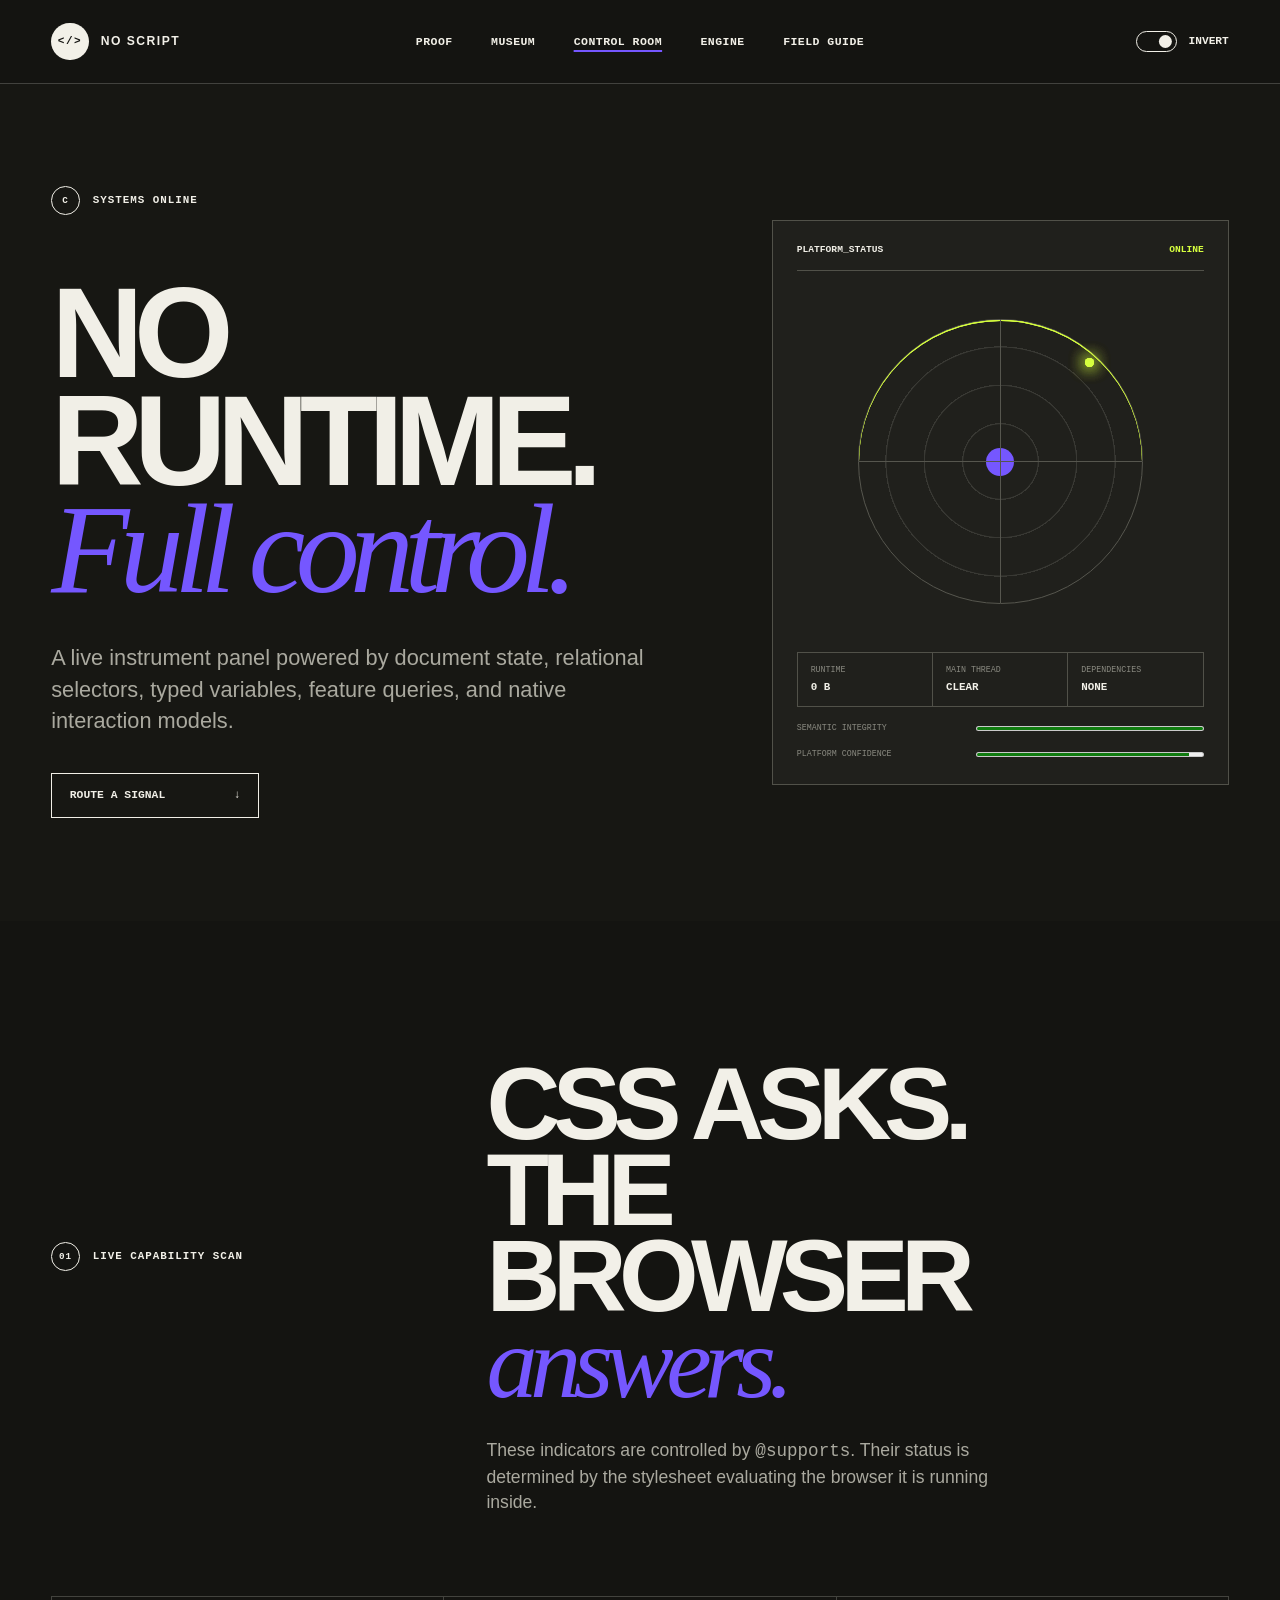
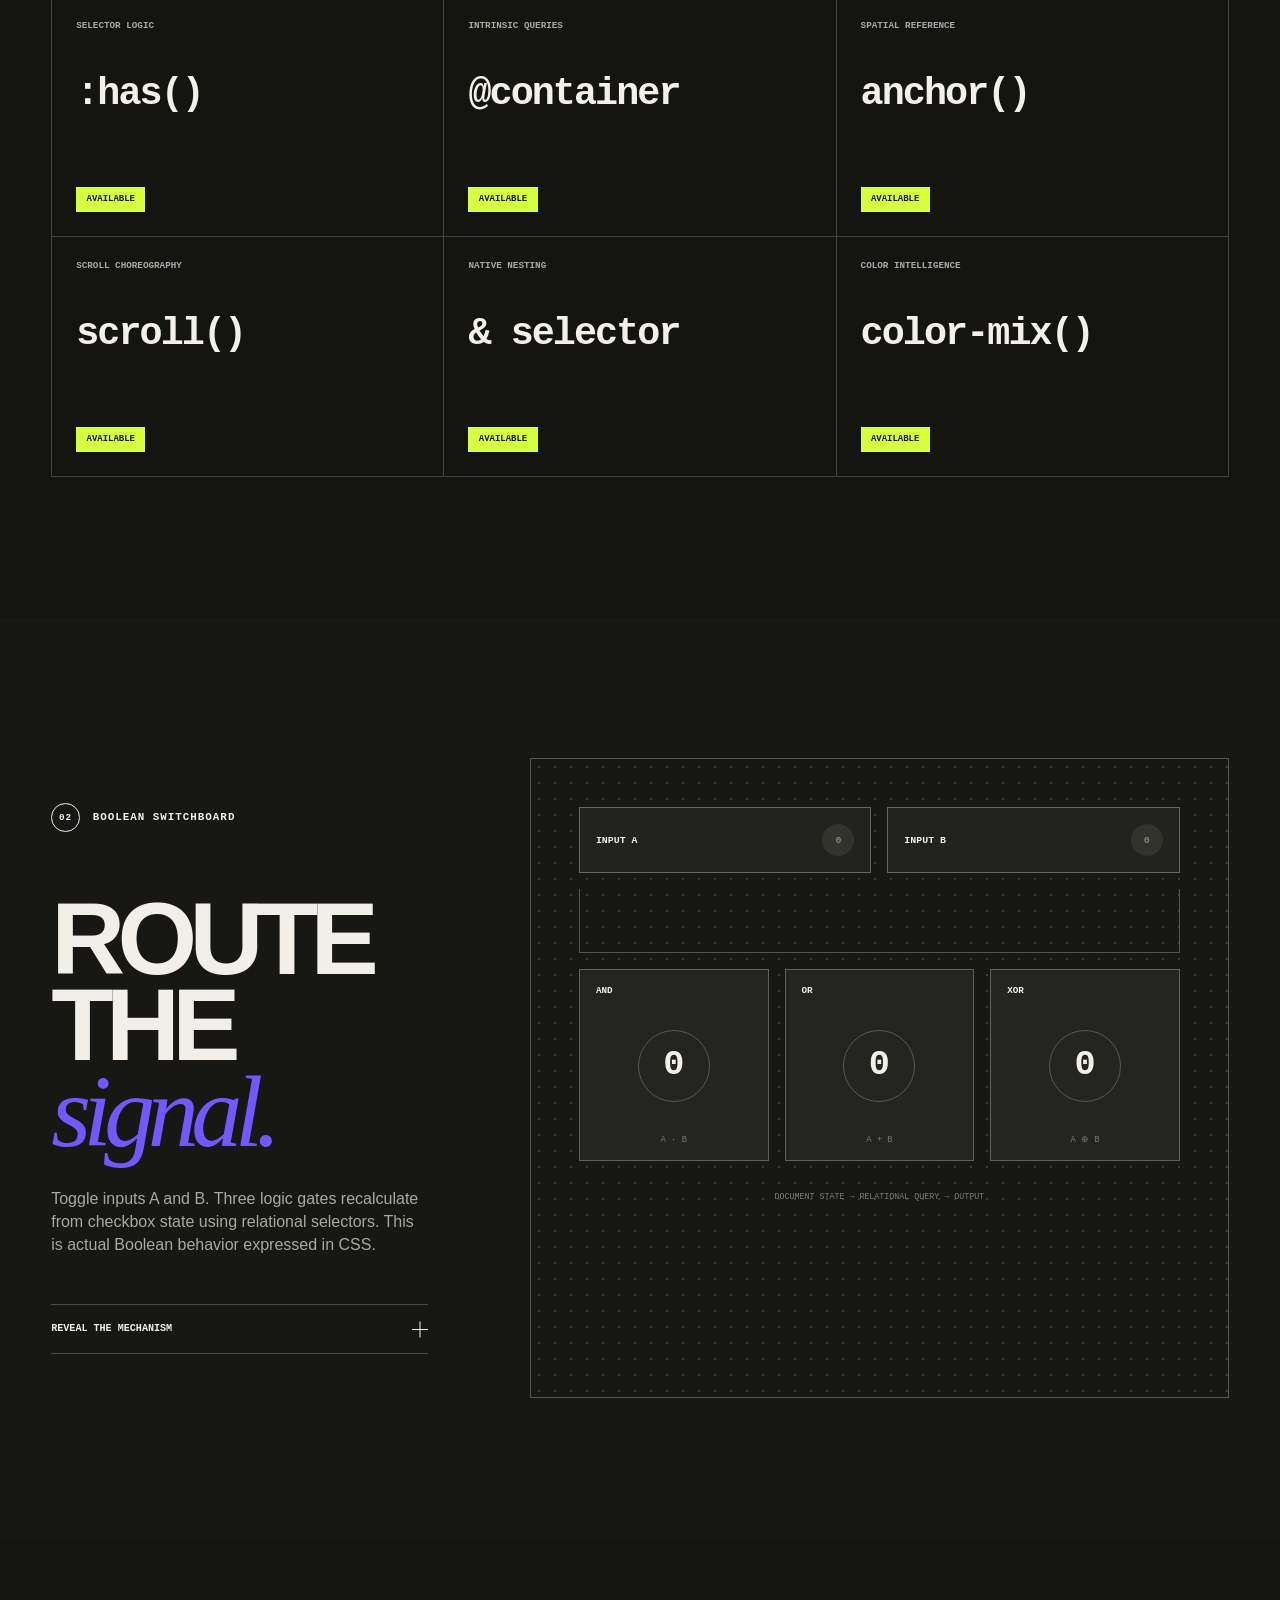
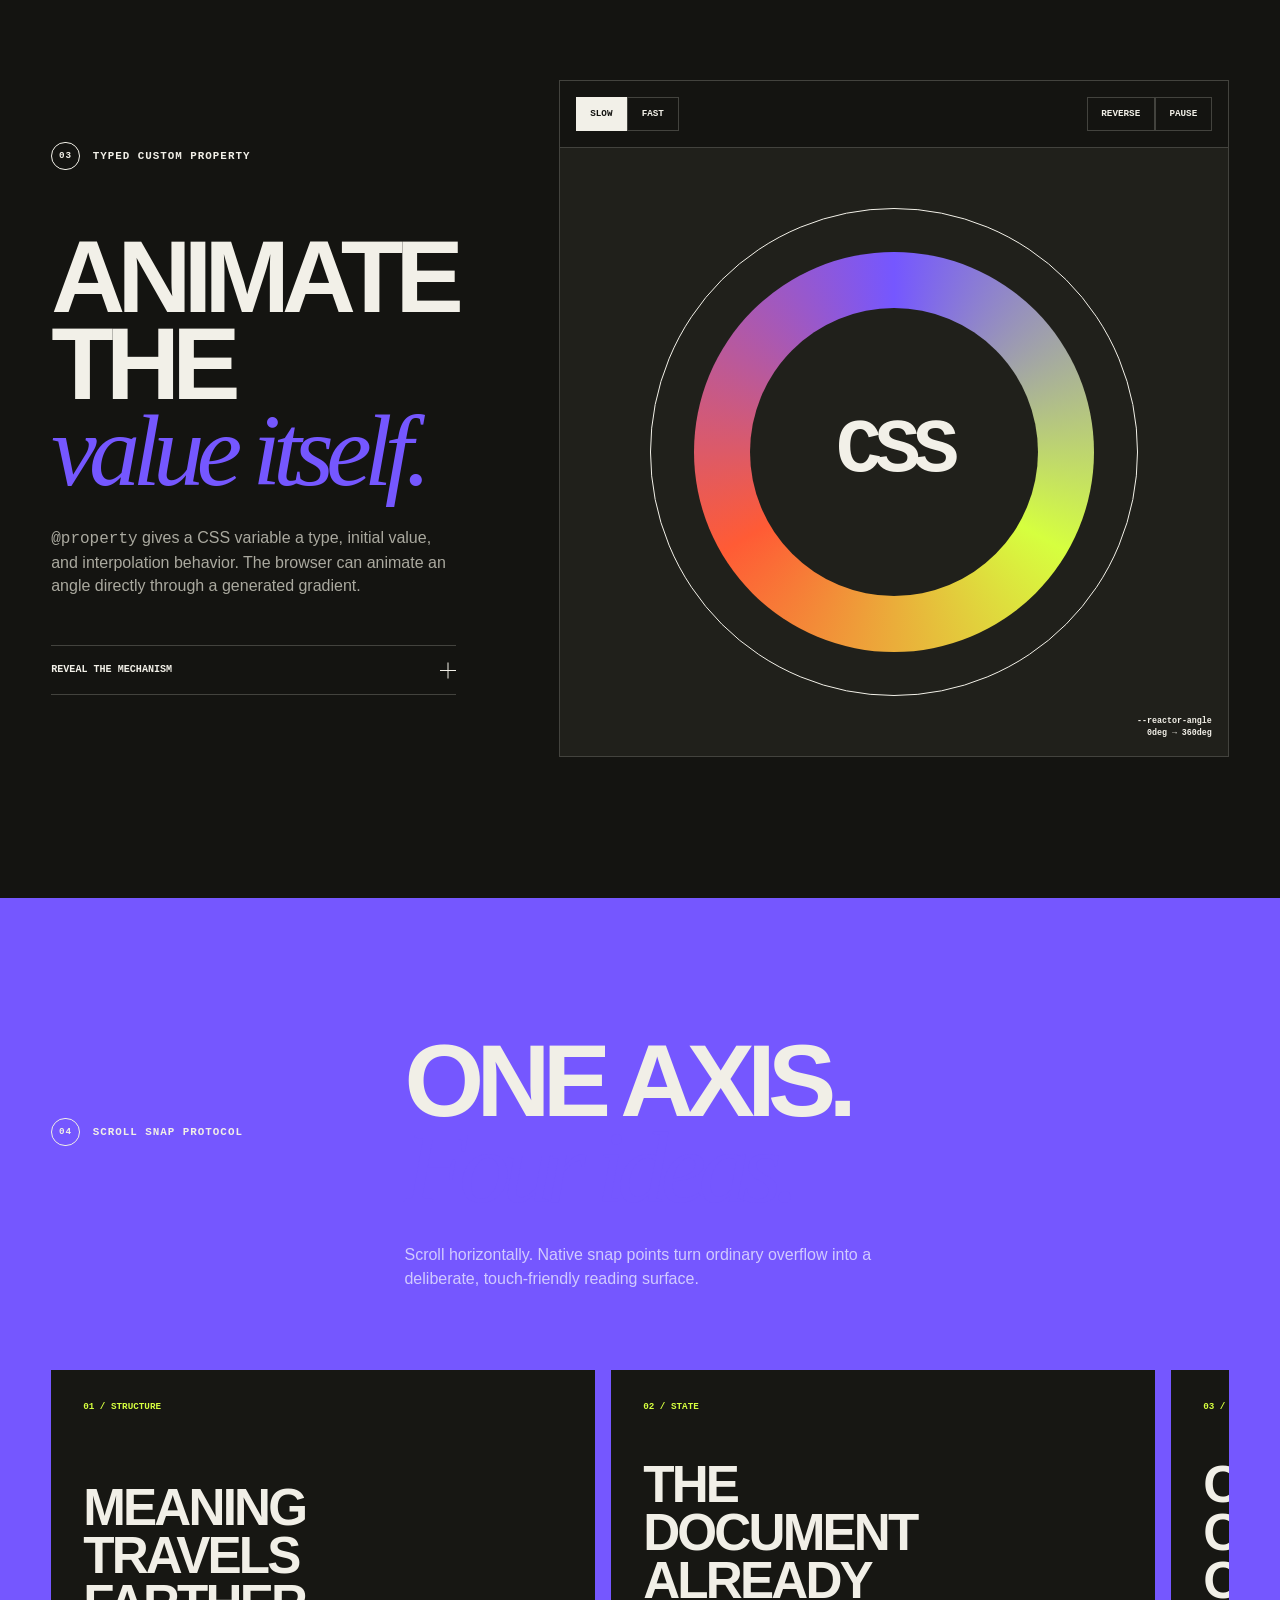
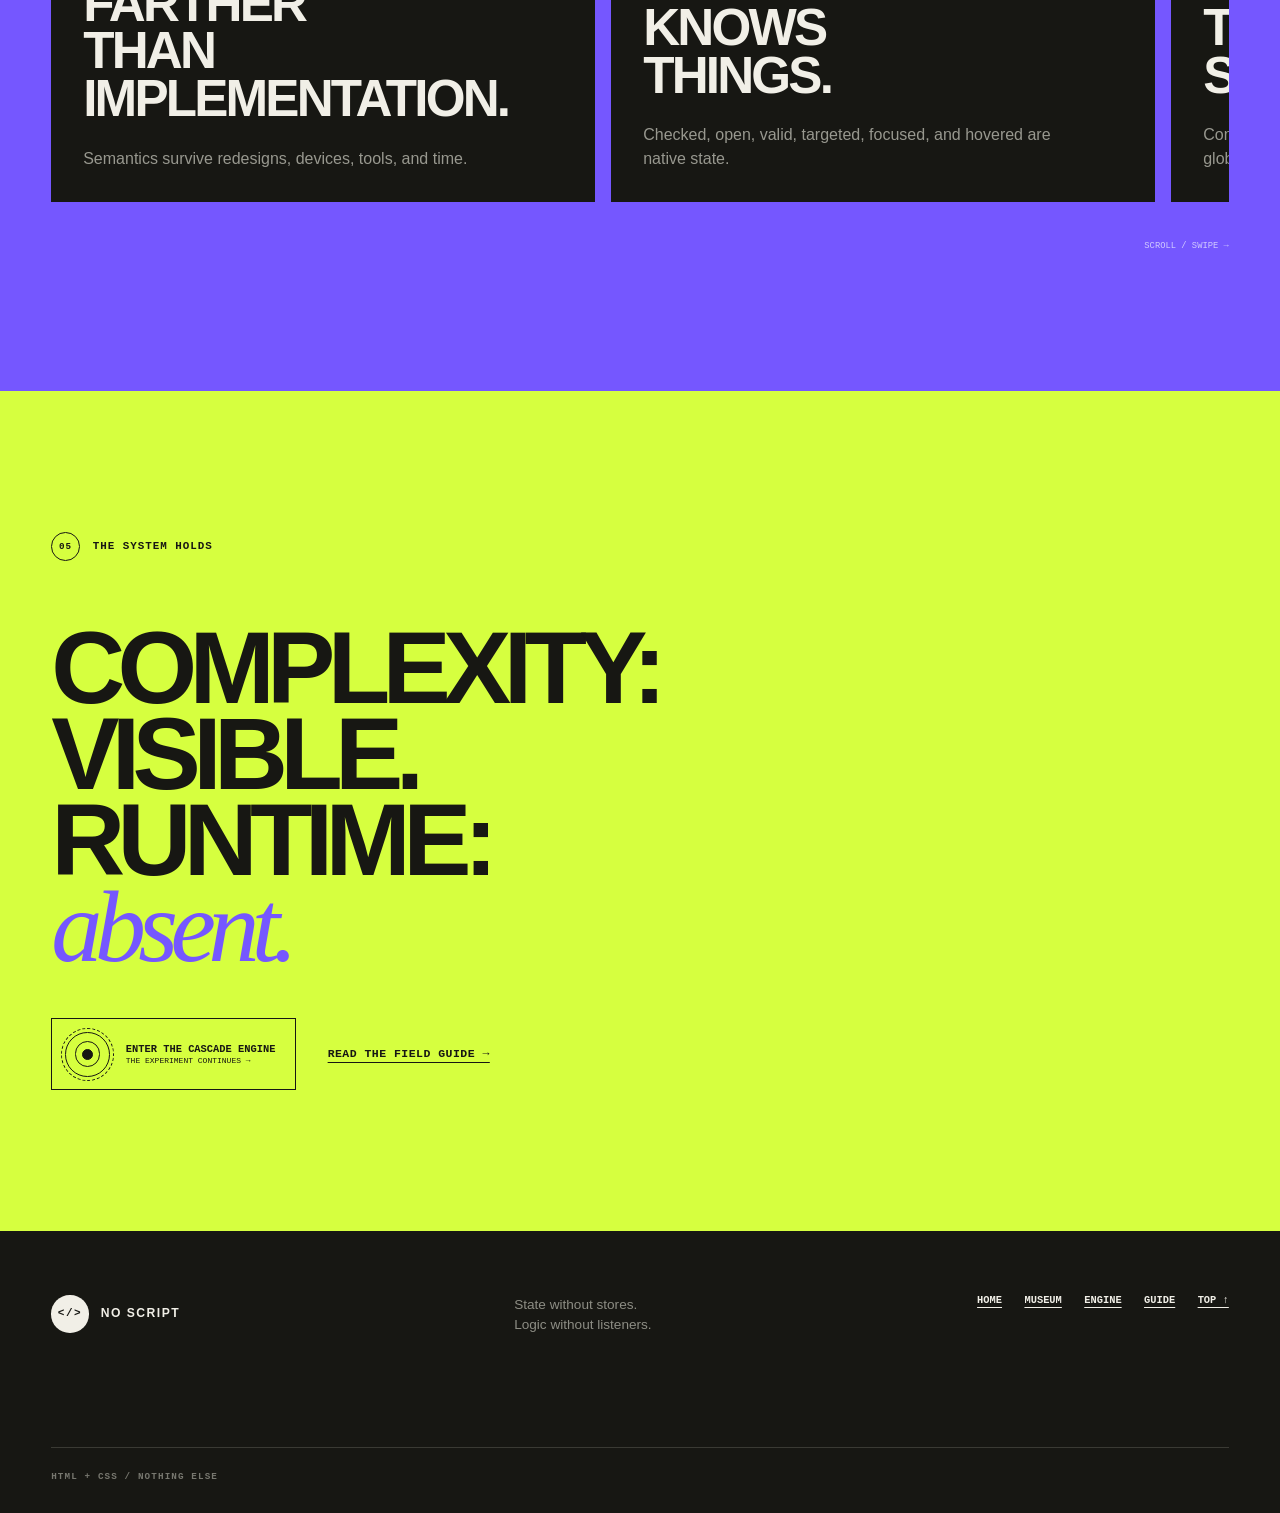
==== commit 1f025b48: "Build the CSS-only Cascade Engine" ====
--- a/control-room.html
+++ b/control-room.html
@@ -6,7 +6,7 @@
   <meta name="description" content="A CSS-only control room demonstrating feature queries, Boolean logic, typed custom properties, meters, and scroll snap.">
   <meta name="theme-color" content="#171713">
   <title>The Control Room — NO SCRIPT</title>
-  <link rel="stylesheet" href="styles.css?v=1.1.0">
+  <link rel="stylesheet" href="styles.css?v=2.0.0">
 </head>
 <body class="control-page">
   <a class="skip-link" href="#control-main">Skip to content</a>
@@ -20,6 +20,7 @@
         <a href="index.html#proof">Proof</a>
         <a href="museum.html">Museum</a>
         <a href="control-room.html" aria-current="page">Control room</a>
+        <a href="engine.html">Engine</a>
         <a href="principles.html">Field guide</a>
       </nav>
       <details class="mobile-menu">
@@ -28,6 +29,7 @@
           <a href="index.html">Home</a>
           <a href="museum.html">Museum</a>
           <a href="control-room.html" aria-current="page">Control room</a>
+          <a href="engine.html">Cascade engine</a>
           <a href="principles.html">Field guide</a>
         </nav>
       </details>
@@ -150,14 +152,14 @@
       <section class="control-exit section-pad">
         <p class="eyebrow"><span>05</span> The system holds</p>
         <h2>Complexity: visible.<br>Runtime: <em>absent.</em></h2>
-        <div><a class="button button-solid" href="museum.html">Return to the museum <span aria-hidden="true">←</span></a><a class="text-link" href="principles.html">Read the field guide →</a></div>
+        <div><a class="engine-portal-link" href="engine.html"><span class="portal-orb" aria-hidden="true"><i></i></span><b>Enter the Cascade Engine</b><small>The experiment continues →</small></a><a class="text-link" href="principles.html">Read the field guide →</a></div>
       </section>
     </main>
 
     <footer>
       <a class="wordmark footer-mark" href="index.html"><span class="wordmark-mark" aria-hidden="true">&lt;/&gt;</span><span>NO SCRIPT</span></a>
       <p>State without stores.<br>Logic without listeners.</p>
-      <nav class="footer-nav" aria-label="Footer navigation"><a href="index.html">Home</a><a href="museum.html">Museum</a><a href="principles.html">Field guide</a><a href="#control-main">Top ↑</a></nav>
+      <nav class="footer-nav" aria-label="Footer navigation"><a href="index.html">Home</a><a href="museum.html">Museum</a><a href="engine.html">Engine</a><a href="principles.html">Guide</a><a href="#control-main">Top ↑</a></nav>
       <small>HTML + CSS / NOTHING ELSE</small>
     </footer>
   </div>
--- a/styles.css
+++ b/styles.css
@@ -588,6 +588,275 @@
   .control-exit h2 { max-width: 12ch; color: #171713; }
   .control-exit h2 em { color: var(--violet); }
   .control-exit > div { display: flex; align-items: center; gap: 2rem; margin-top: 3rem; }
+  .engine-portal-link { display: grid; grid-template-columns: auto auto; gap: .15rem 1rem; align-items: center; padding: .8rem 1.2rem .8rem .8rem; border: 1px solid #171713; color: #171713; text-decoration: none; }
+  .engine-portal-link:hover { background: #171713; color: var(--acid); }
+  .engine-portal-link b { align-self: end; font: 800 .65rem/1 var(--mono); text-transform: uppercase; }
+  .engine-portal-link small { align-self: start; font: 500 .5rem/1 var(--mono); text-transform: uppercase; }
+  .portal-orb { grid-row: 1 / 3; position: relative; display: grid; place-items: center; width: 2.8rem; aspect-ratio: 1; border: 1px solid currentColor; border-radius: 50%; view-transition-name: cascade-core; }
+  .portal-orb::before, .portal-orb::after { content: ""; position: absolute; inset: 20%; border: 1px solid currentColor; border-radius: 50%; }
+  .portal-orb::after { inset: 37%; background: currentColor; }
+  .portal-orb i { position: absolute; inset: -12%; border: 1px dashed currentColor; border-radius: 50%; animation: spin 8s linear infinite; }
+
+  /* The Cascade Engine */
+  .engine-page .site-shell { --engine-bg: #090b0a; --engine-panel: #121612; --engine-line: #354036; --engine-green: #bdff30; --engine-cyan: #55f6d0; --engine-red: #ff5d43; }
+  .engine-page .site-header { background: var(--engine-bg); color: #f1efe7; border-color: #31382f; }
+  .engine-page .site-header .wordmark-mark { background: var(--engine-green); color: #090b0a; }
+  .engine-page .site-header .switch-track { border-color: #f1efe7; }
+  .engine-page .site-header .switch-track span { background: #f1efe7; }
+  .engine-page .mobile-menu nav { background: #121612; border-color: #5d6a5e; }
+  .engine-page .mobile-menu nav a { border-color: #303a31; }
+  .engine-button { border-color: var(--engine-green); background: var(--engine-green); color: #090b0a; }
+
+  .xray-toggle { position: fixed; inline-size: 1px; block-size: 1px; opacity: 0; }
+  .xray-control { position: fixed; right: 1rem; bottom: 1rem; z-index: 60; display: grid; grid-template-columns: auto auto; gap: .15rem .55rem; align-items: center; padding: .7rem .85rem; border: 1px solid var(--engine-green); background: #090b0a; color: #f1efe7; cursor: pointer; box-shadow: .35rem .35rem 0 color-mix(in srgb, var(--engine-green) 35%, transparent); }
+  .xray-control > span { grid-row: 1 / 3; display: block; width: .75rem; aspect-ratio: 1; border: 1px solid var(--engine-green); border-radius: 50%; }
+  .xray-control b { color: var(--engine-green); font: 800 .62rem/1 var(--mono); letter-spacing: .08em; text-transform: uppercase; }
+  .xray-control small { color: #949d94; font: 500 .48rem/1 var(--mono); text-transform: uppercase; }
+  .xray-toggle:focus-visible ~ .site-shell .xray-control { outline: 3px solid var(--violet); outline-offset: 4px; }
+  .xray-toggle:checked ~ .site-shell .xray-control { background: var(--engine-green); color: #090b0a; box-shadow: none; }
+  .xray-toggle:checked ~ .site-shell .xray-control b, .xray-toggle:checked ~ .site-shell .xray-control small { color: #090b0a; }
+  .xray-toggle:checked ~ .site-shell .xray-control > span { border-color: #090b0a; background: #090b0a; box-shadow: inset 0 0 0 2px var(--engine-green); }
+  .engine-page [data-element] { position: relative; }
+  .xray-toggle:checked ~ .site-shell [data-element] { outline: 1px dashed var(--engine-cyan); outline-offset: -1px; }
+  .xray-toggle:checked ~ .site-shell [data-element]::after { content: attr(data-element); position: absolute; top: .25rem; left: .25rem; z-index: 30; padding: .28rem .4rem; background: var(--engine-cyan); color: #090b0a; font: 700 .48rem/1 var(--mono); letter-spacing: 0; text-transform: none; pointer-events: none; }
+  .xray-toggle:checked ~ .site-shell [data-element] [data-element]::after { background: var(--engine-green); }
+
+  .engine-hero { position: relative; display: grid; grid-template-columns: minmax(0, 1.05fr) minmax(25rem, .95fr); min-height: calc(100svh - 5.25rem); padding: clamp(4rem, 7vw, 7rem) var(--pad) 8rem; overflow: hidden; background: var(--engine-bg); color: #f1efe7; isolation: isolate; }
+  .engine-hero::before { content: ""; position: absolute; inset: 0; z-index: -1; opacity: .22; background-image: linear-gradient(#697269 1px, transparent 1px), linear-gradient(90deg, #697269 1px, transparent 1px); background-size: 4rem 4rem; mask-image: linear-gradient(90deg, transparent, #000 55%); }
+  .engine-hero-copy { z-index: 2; align-self: center; }
+  .engine-hero h1 { max-width: 8ch; color: #f1efe7; font-size: clamp(4.2rem, 10.4vw, 10.5rem); }
+  .engine-hero h1 em { color: var(--engine-green); }
+  .engine-hero .lede { max-width: 39rem; margin-top: 2rem; color: #a5ada4; }
+  .engine-hero-actions { display: flex; align-items: center; gap: 1.8rem; margin-top: 2.5rem; }
+  .engine-hero-actions > label { color: #c8cec7; cursor: pointer; font: 700 .64rem/1 var(--mono); text-decoration: underline; text-underline-offset: .4em; text-transform: uppercase; }
+  .engine-hero-machine { align-self: center; position: relative; display: grid; place-items: center; min-height: 35rem; perspective: 900px; }
+  .engine-heart { position: relative; display: grid; place-items: center; width: min(28rem, 72%); aspect-ratio: 1; border-radius: 50%; transform: rotateX(61deg) rotateZ(-19deg); transform-style: preserve-3d; view-transition-name: cascade-core; }
+  .engine-heart::before, .engine-heart::after { content: ""; position: absolute; inset: 20%; border: 1px solid var(--engine-green); border-radius: 50%; box-shadow: 0 0 3rem color-mix(in srgb, var(--engine-green) 26%, transparent); animation: engine-pulse 2.4s ease-in-out infinite; }
+  .engine-heart::after { inset: 38%; background: var(--engine-green); box-shadow: 0 0 5rem color-mix(in srgb, var(--engine-green) 60%, transparent); }
+  .engine-heart > b { z-index: 2; display: grid; place-items: center; color: #090b0a; transform: translateZ(2rem); }
+  .engine-heart > b span { font: 900 clamp(1.5rem, 4vw, 3.8rem)/.8 var(--mono); letter-spacing: -.14em; }
+  .engine-heart > b small { margin-top: .4rem; font: 800 .48rem/1 var(--mono); letter-spacing: .2em; }
+  .heart-ring { position: absolute; inset: 2%; border: 1px solid #778078; border-radius: 50%; animation: engine-ring 14s linear infinite; }
+  .heart-ring::before, .heart-ring::after { content: ""; position: absolute; top: 12%; left: 19%; width: .8rem; aspect-ratio: 1; background: var(--engine-green); border-radius: 50%; box-shadow: 0 0 1rem var(--engine-green); }
+  .heart-ring::after { inset: auto 16% 9% auto; width: .35rem; background: var(--engine-cyan); }
+  .heart-ring-b { inset: 10%; rotate: 62deg; animation-duration: 21s; animation-direction: reverse; }
+  .heart-ring-c { inset: -7% 18%; rotate: 118deg; animation-duration: 28s; }
+  .engine-coordinate, .engine-serial { position: absolute; color: #687169; font: 600 .52rem/1 var(--mono); letter-spacing: .12em; }
+  .coordinate-n { top: 8%; right: 3%; }
+  .coordinate-e { bottom: 9%; left: 3%; writing-mode: vertical-rl; }
+  .engine-serial { right: 0; bottom: 4%; color: var(--engine-green); }
+  .engine-index { position: absolute; right: var(--pad); bottom: 1.5rem; left: var(--pad); display: grid; grid-template-columns: repeat(4, 1fr); margin: 0; padding: 0; border-top: 1px solid #384038; list-style: none; }
+  .engine-index a { display: flex; gap: .6rem; padding-top: .8rem; color: #8e978f; font: 700 .56rem/1 var(--mono); text-decoration: none; text-transform: uppercase; }
+  .engine-index a:hover { color: var(--engine-green); }
+  .engine-index span { color: var(--engine-green); }
+  @keyframes engine-pulse { 50% { scale: 1.09; opacity: .7; } }
+  @keyframes engine-ring { to { rotate: 1turn; } }
+
+  .assembly-section { position: relative; display: grid; grid-template-columns: minmax(20rem, .68fr) minmax(32rem, 1.32fr); min-height: 210vh; background: #0d100e; color: #f1efe7; view-timeline-name: --assembly; view-timeline-axis: block; }
+  .assembly-copy { position: sticky; top: 0; align-self: start; display: flex; flex-direction: column; justify-content: center; min-height: 100svh; padding: 6rem var(--pad); border-right: 1px solid var(--engine-line); }
+  .assembly-copy h2 { color: #f1efe7; font-size: clamp(3.4rem, 6.8vw, 7rem); }
+  .assembly-copy h2 em { color: var(--engine-cyan); }
+  .assembly-copy > p:last-of-type { max-width: 30rem; margin-top: 2rem; color: #919a91; }
+  .assembly-copy dl { display: grid; gap: .8rem; margin-top: 4rem; border-top: 1px solid var(--engine-line); }
+  .assembly-copy dl div { display: flex; justify-content: space-between; padding-top: .8rem; border-top: 1px solid #202820; }
+  .assembly-copy dt, .assembly-copy dd { font: 600 .57rem/1 var(--mono); text-transform: uppercase; }
+  .assembly-copy dt { color: #6f786f; }
+  .assembly-copy dd { color: var(--engine-green); }
+  .assembly-chamber { position: sticky; top: 0; align-self: start; display: grid; place-items: center; min-height: 100svh; overflow: hidden; background: radial-gradient(circle at 50% 50%, #1c261c, #090b0a 60%); perspective: 1000px; }
+  .assembly-grid { position: absolute; inset: 0; opacity: .18; background-image: linear-gradient(#788079 1px, transparent 1px), linear-gradient(90deg, #788079 1px, transparent 1px); background-size: 3rem 3rem; transform: perspective(500px) rotateX(62deg) scale(1.6); }
+  .assembly-unit { position: relative; display: grid; place-items: center; width: min(34rem, 70%); aspect-ratio: 1; transform-style: preserve-3d; transform: rotateX(56deg) rotateZ(-30deg); }
+  .assembly-piece { position: absolute; transition: transform .8s; }
+  .piece-outer { inset: 0; border: 1px solid #7d887e; border-radius: 50%; box-shadow: inset 0 0 0 2rem #0d100e, inset 0 0 0 calc(2rem + 1px) #5e685f; }
+  .piece-outer::before, .piece-outer::after { content: ""; position: absolute; inset: 8%; border: 1px dashed #5c685e; border-radius: 50%; }
+  .piece-outer::after { inset: 43%; border-style: solid; background: #090b0a; box-shadow: 0 0 3rem var(--engine-green); }
+  .piece-outer span { position: absolute; top: 5%; left: 50%; color: var(--engine-green); font: 700 .5rem/1 var(--mono); transform: translateX(-50%); }
+  .piece-orbit { inset: 16%; border: 1.2rem solid #1b231c; border-top-color: var(--engine-green); border-right-color: var(--engine-cyan); border-radius: 50%; box-shadow: 0 0 0 1px #5b655c; animation: engine-ring 8s linear infinite; }
+  .piece-orbit i { position: absolute; width: .7rem; aspect-ratio: 1; background: #f1efe7; border-radius: 50%; }
+  .piece-orbit i:nth-child(1) { top: 4%; left: 15%; }
+  .piece-orbit i:nth-child(2) { right: 4%; bottom: 22%; background: var(--engine-red); }
+  .piece-orbit i:nth-child(3) { bottom: 2%; left: 40%; width: .35rem; }
+  .piece-rail { width: 115%; height: .8rem; border: 1px solid #687269; background: #111612; transform: translateZ(2rem); }
+  .piece-rail-b { rotate: 90deg; }
+  .piece-plate { display: grid; place-items: center; width: 32%; aspect-ratio: 1; background: var(--engine-green); color: #090b0a; clip-path: polygon(50% 0, 93% 25%, 93% 75%, 50% 100%, 7% 75%, 7% 25%); transform: translateZ(3rem); }
+  .piece-plate span { font: 900 clamp(.7rem, 2vw, 1.5rem)/.86 var(--mono); letter-spacing: -.08em; text-align: center; }
+  .piece-core { display: grid; place-items: center; width: 18%; aspect-ratio: 1; border-radius: 50%; background: #090b0a; color: var(--engine-green); transform: translateZ(5rem); box-shadow: 0 0 2rem var(--engine-green); }
+  .piece-core span { font: 800 clamp(.45rem, 1vw, .7rem)/1 var(--mono); }
+  .assembly-readout { position: absolute; right: 1.5rem; bottom: 1.5rem; display: grid; grid-template-columns: auto auto; gap: .5rem 1rem; color: #7f897f; font: 600 .54rem/1 var(--mono); }
+  .assembly-readout b { color: var(--engine-green); }
+  .assembly-readout i { grid-column: 1 / -1; width: 12rem; height: 2px; background: var(--engine-line); }
+  .assembly-readout i::before { content: ""; display: block; width: 100%; height: 100%; background: var(--engine-green); }
+  @supports (animation-timeline: view()) {
+    .assembly-piece { animation-timeline: --assembly; animation-range: entry 10% cover 58%; animation-fill-mode: both; animation-timing-function: linear; }
+    .piece-outer { animation-name: assemble-outer; }
+    .piece-orbit { animation-name: assemble-orbit; animation-duration: auto; }
+    .piece-rail-a { animation-name: assemble-rail-a; }
+    .piece-rail-b { animation-name: assemble-rail-b; }
+    .piece-plate { animation-name: assemble-plate; }
+    .piece-core { animation-name: assemble-core; }
+    .assembly-readout i::before { animation: assembly-progress linear both; animation-timeline: --assembly; animation-range: entry 10% cover 58%; transform-origin: left; }
+    @keyframes assemble-outer { from { transform: translate3d(75%, -80%, 14rem) rotate(130deg) scale(.5); opacity: .1; } }
+    @keyframes assemble-orbit { from { transform: translate3d(-95%, 60%, 9rem) rotate(-180deg) scale(.45); opacity: .15; } }
+    @keyframes assemble-rail-a { from { transform: translate3d(-90%, -100%, 16rem) rotate(65deg); opacity: .1; } to { transform: translateZ(2rem); } }
+    @keyframes assemble-rail-b { from { transform: translate3d(100%, 90%, 12rem) rotate(-30deg); opacity: .1; } to { transform: translateZ(2rem) rotate(90deg); } }
+    @keyframes assemble-plate { from { transform: translate3d(0, -180%, 22rem) rotate(160deg) scale(.2); opacity: .1; } to { transform: translateZ(3rem); } }
+    @keyframes assemble-core { from { transform: translate3d(0, 0, 32rem) scale(3); opacity: 0; } to { transform: translateZ(5rem); } }
+    @keyframes assembly-progress { from { transform: scaleX(0); } }
+  }
+
+  .routing-section { display: grid; grid-template-columns: minmax(19rem, .62fr) minmax(36rem, 1.38fr); min-height: 62rem; background: #151814; color: #f1efe7; }
+  .routing-copy { display: flex; flex-direction: column; justify-content: center; padding: 7rem var(--pad); border-right: 1px solid var(--engine-line); }
+  .routing-copy h2 { color: #f1efe7; font-size: clamp(3.4rem, 6.8vw, 7rem); }
+  .routing-copy h2 em { color: var(--engine-red); }
+  .routing-copy > p:last-of-type { max-width: 30rem; margin-top: 2rem; color: #929991; }
+  .routing-clues { margin-top: 3rem; border-block: 1px solid var(--engine-line); }
+  .routing-clues summary { display: flex; justify-content: space-between; padding: 1rem 0; color: var(--engine-green); cursor: pointer; font: 700 .6rem/1 var(--mono); text-transform: uppercase; }
+  .routing-clues ol { margin: 0; padding: 0 0 1.5rem 1.2rem; color: #b5bcb4; font: .72rem/1.9 var(--mono); }
+  .routing-board { position: relative; display: grid; grid-template-rows: auto 1fr auto; padding: clamp(1.2rem, 4vw, 4rem); overflow: hidden; background-image: linear-gradient(#292e29 1px, transparent 1px), linear-gradient(90deg, #292e29 1px, transparent 1px); background-size: 2rem 2rem; }
+  .routing-board > legend, .routing-board > input { position: absolute; opacity: 0; pointer-events: none; }
+  .route-bank { z-index: 3; display: grid; grid-template-columns: repeat(3, 1fr); background: #0a0c0a; border: 1px solid var(--engine-line); }
+  .route-bank label { display: grid; grid-template-columns: 1fr auto; align-items: center; gap: .5rem; padding: 1rem; border-right: 1px solid var(--engine-line); cursor: pointer; color: #8f978f; font: 700 .56rem/1 var(--mono); text-transform: uppercase; }
+  .route-bank label:last-child { border-right: 0; }
+  .route-bank label > i { display: grid; grid-template-columns: 1fr 1fr; padding: .2rem; border: 1px solid #566057; font-style: normal; }
+  .route-bank label b { display: grid; place-items: center; width: 1.45rem; aspect-ratio: 1; color: #565e56; font-weight: 700; }
+  .route-bank label b:last-child { display: none; }
+  #route-a:checked ~ .route-bank label[for="route-a"], #route-b:checked ~ .route-bank label[for="route-b"], #route-c:checked ~ .route-bank label[for="route-c"] { background: var(--engine-green); color: #090b0a; }
+  #route-a:checked ~ .route-bank label[for="route-a"] b:first-child, #route-b:checked ~ .route-bank label[for="route-b"] b:first-child, #route-c:checked ~ .route-bank label[for="route-c"] b:first-child { display: none; }
+  #route-a:checked ~ .route-bank label[for="route-a"] b:last-child, #route-b:checked ~ .route-bank label[for="route-b"] b:last-child, #route-c:checked ~ .route-bank label[for="route-c"] b:last-child { display: grid; color: #090b0a; background: #f1efe7; }
+  #route-a:focus-visible ~ .route-bank label[for="route-a"], #route-b:focus-visible ~ .route-bank label[for="route-b"], #route-c:focus-visible ~ .route-bank label[for="route-c"] { outline: 3px solid var(--violet); outline-offset: 3px; }
+  .route-wiring { position: absolute; inset: 7rem 12% auto; height: 40%; border-inline: 2px solid #364038; border-bottom: 2px solid #364038; }
+  .route-wiring i { position: absolute; top: -2rem; width: 2px; height: calc(100% + 2rem); background: #364038; }
+  .route-wiring i:nth-child(1) { left: 16.5%; }
+  .route-wiring i:nth-child(2) { left: 50%; }
+  .route-wiring i:nth-child(3) { right: 16.5%; }
+  .route-wiring span { position: absolute; right: 50%; bottom: -5px; width: .6rem; aspect-ratio: 1; background: #364038; border-radius: 50%; translate: 50%; }
+  #route-a:checked ~ .route-wiring i:nth-child(1), #route-b:checked ~ .route-wiring i:nth-child(2), #route-c:checked ~ .route-wiring i:nth-child(3) { background: var(--engine-green); box-shadow: 0 0 .8rem var(--engine-green); }
+  .vault { position: relative; align-self: center; justify-self: center; display: grid; grid-template-columns: 1fr 1fr; width: min(33rem, 80%); aspect-ratio: 1; border: 1px solid #667068; border-radius: 50%; overflow: hidden; background: #090b0a; box-shadow: 0 0 0 1rem #151a15, 0 0 0 calc(1rem + 1px) #3f4940; }
+  .vault::before { content: ""; position: absolute; inset: 7%; z-index: 4; border: 1px dashed #778278; border-radius: 50%; pointer-events: none; animation: engine-ring 25s linear infinite; }
+  .vault-status { position: absolute; top: 17%; left: 50%; z-index: 8; display: grid; place-items: center; width: 50%; color: var(--engine-red); font: 800 .52rem/1 var(--mono); letter-spacing: .15em; translate: -50%; }
+  .vault-status b { display: flex; gap: .3rem; margin-top: .7rem; }
+  .vault-status i { width: .35rem; aspect-ratio: 1; background: currentColor; border-radius: 50%; }
+  .status-open { display: none; }
+  .vault-door { z-index: 3; display: grid; place-items: center; overflow: hidden; background: #202720; transition: transform 1.2s cubic-bezier(.7,0,.2,1); }
+  .vault-door-left { transform-origin: left; border-right: 1px solid #5d675e; }
+  .vault-door-right { transform-origin: right; }
+  .vault-door span { color: #596159; font: 900 clamp(4rem, 9vw, 9rem)/1 var(--mono); }
+  .vault-core { position: absolute; inset: 21%; display: grid; place-content: center; place-items: center; border: 1px solid var(--engine-green); border-radius: 50%; background: var(--engine-green); color: #090b0a; box-shadow: 0 0 4rem var(--engine-green); }
+  .vault-core i { position: absolute; inset: -14%; border: 1px solid var(--engine-green); border-radius: 50%; animation: engine-pulse 2s ease-in-out infinite; }
+  .vault-core b { font-size: clamp(5rem, 10vw, 10rem); line-height: .7; }
+  .vault-core span { font: 900 .54rem/1 var(--mono); letter-spacing: .17em; }
+  .route-result { z-index: 4; display: grid; grid-template-columns: 1fr auto; gap: 1rem; align-items: center; padding: 1rem; border: 1px solid var(--engine-line); background: #090b0a; }
+  .route-result p { color: #919991; font: 600 .57rem/1.4 var(--mono); }
+  .route-result p span { margin-right: 1rem; color: var(--engine-red); }
+  .route-result a, .route-success { display: none; }
+  .route-result a { padding: .75rem; background: var(--engine-green); color: #090b0a; font: 800 .54rem/1 var(--mono); text-decoration: none; text-transform: uppercase; }
+  .routing-board:has(#route-a:checked):not(:has(#route-b:checked)):has(#route-c:checked) .vault-door-left { transform: translateX(-103%) rotateY(-38deg); }
+  .routing-board:has(#route-a:checked):not(:has(#route-b:checked)):has(#route-c:checked) .vault-door-right { transform: translateX(103%) rotateY(38deg); }
+  .routing-board:has(#route-a:checked):not(:has(#route-b:checked)):has(#route-c:checked) .status-locked, .routing-board:has(#route-a:checked):not(:has(#route-b:checked)):has(#route-c:checked) .route-waiting { display: none; }
+  .routing-board:has(#route-a:checked):not(:has(#route-b:checked)):has(#route-c:checked) .status-open, .routing-board:has(#route-a:checked):not(:has(#route-b:checked)):has(#route-c:checked) .route-success, .routing-board:has(#route-a:checked):not(:has(#route-b:checked)):has(#route-c:checked) .route-result a { display: block; }
+  .routing-board:has(#route-a:checked):not(:has(#route-b:checked)):has(#route-c:checked) .vault-status { color: var(--engine-green); }
+  .routing-board:has(#route-a:checked):not(:has(#route-b:checked)):has(#route-c:checked) .route-wiring span { background: var(--engine-green); box-shadow: 0 0 1rem var(--engine-green); }
+
+  .inspection-section { display: grid; grid-template-columns: minmax(20rem, .65fr) minmax(34rem, 1.35fr); background: var(--paper); color: var(--ink); border-bottom: 1px solid var(--line); }
+  .inspection-section > header { display: flex; flex-direction: column; justify-content: center; padding: 7rem var(--pad); border-right: 1px solid var(--line); }
+  .inspection-section > header h2 { font-size: clamp(3.4rem, 6.8vw, 7rem); }
+  .inspection-section > header > p:last-child { max-width: 30rem; margin-top: 2rem; }
+  .inspection-rig { position: relative; min-height: 55rem; overflow: hidden; background: var(--paper-2); }
+  .inspection-rig > legend, .inspection-rig > input { position: absolute; opacity: 0; pointer-events: none; }
+  .view-controls { position: absolute; top: 1.5rem; left: 50%; z-index: 8; display: flex; border: 1px solid var(--ink); background: var(--paper); translate: -50%; }
+  .view-controls label { padding: .8rem 1.1rem; border-right: 1px solid var(--ink); cursor: pointer; font: 700 .58rem/1 var(--mono); text-transform: uppercase; }
+  .view-controls label:last-child { border: 0; }
+  #view-front:checked ~ .view-controls label[for="view-front"], #view-top:checked ~ .view-controls label[for="view-top"], #view-core:checked ~ .view-controls label[for="view-core"] { background: var(--violet); color: white; }
+  #view-front:focus-visible ~ .view-controls label[for="view-front"], #view-top:focus-visible ~ .view-controls label[for="view-top"], #view-core:focus-visible ~ .view-controls label[for="view-core"] { outline: 3px solid var(--violet); outline-offset: 3px; }
+  .inspection-stage { position: relative; display: grid; place-items: center; min-height: 55rem; perspective: 950px; }
+  .inspection-stage::before { content: ""; position: absolute; inset: 0; opacity: .18; background-image: linear-gradient(var(--ink) 1px, transparent 1px), linear-gradient(90deg, var(--ink) 1px, transparent 1px); background-size: 2rem 2rem; mask-image: radial-gradient(circle, #000, transparent 72%); }
+  .inspection-model { position: relative; width: 17rem; height: 17rem; transform-style: preserve-3d; transform: rotateX(-17deg) rotateY(32deg); transition: transform 1.2s cubic-bezier(.2,.8,.2,1); }
+  .model-face { position: absolute; display: grid; place-items: center; width: 17rem; height: 17rem; border: 1px solid var(--ink); background: color-mix(in srgb, var(--paper) 78%, transparent); backface-visibility: visible; }
+  .model-front { transform: translateZ(8.5rem); }
+  .model-back { transform: rotateY(180deg) translateZ(8.5rem); }
+  .model-left { transform: rotateY(-90deg) translateZ(8.5rem); }
+  .model-right { transform: rotateY(90deg) translateZ(8.5rem); }
+  .model-top { transform: rotateX(90deg) translateZ(8.5rem); background: var(--acid); }
+  .model-bottom { transform: rotateX(-90deg) translateZ(8.5rem); }
+  .model-face > span { font: 800 .57rem/1 var(--mono); letter-spacing: .12em; }
+  .model-front b { font-size: 8rem; line-height: .7; }
+  .model-top i { position: absolute; inset: 17%; border: 1px solid var(--ink); border-radius: 50%; }
+  .model-top b { font: 900 3rem/1 var(--mono); letter-spacing: -.12em; }
+  #view-top:checked ~ .inspection-stage .inspection-model { transform: rotateX(-78deg) rotateY(0deg) rotateZ(8deg) scale(.9); }
+  #view-core:checked ~ .inspection-stage .inspection-model { transform: rotateX(-8deg) rotateY(224deg) scale(1.32); }
+  .inspection-pin { position: absolute; z-index: 5; padding: .65rem .8rem; border: 1px solid var(--ink); background: var(--paper); color: var(--ink); cursor: pointer; font: 800 .54rem/1 var(--mono); text-transform: uppercase; box-shadow: .3rem .3rem 0 var(--violet); }
+  .inspection-pin span { color: var(--violet); }
+  .pin-state { top: 27%; right: 12%; }
+  .pin-depth { bottom: 24%; left: 10%; }
+  .inspection-popover { width: min(28rem, calc(100vw - 2rem)); padding: 2rem; border: 1px solid #f1efe7; background: #151814; color: #f1efe7; box-shadow: 1rem 1rem 0 var(--violet); }
+  .inspection-popover::backdrop { background: rgb(9 11 10 / .7); backdrop-filter: blur(4px); }
+  .inspection-popover button { position: absolute; top: .7rem; right: .7rem; width: 2rem; aspect-ratio: 1; border: 1px solid #59615a; background: transparent; color: #f1efe7; cursor: pointer; }
+  .inspection-popover small { color: var(--acid); font: 700 .54rem/1 var(--mono); }
+  .inspection-popover strong { display: block; margin-top: 2rem; font-size: 1.8rem; line-height: 1.05; text-transform: uppercase; }
+  .inspection-popover p { margin-top: 1rem; color: #a9afa8; }
+
+  .forge-section { display: grid; grid-template-columns: minmax(19rem, .55fr) minmax(42rem, 1.45fr); min-height: 70rem; background: #4b2fe8; color: #f1efe7; }
+  .forge-copy { display: flex; flex-direction: column; justify-content: center; padding: 7rem var(--pad); border-right: 1px solid #7664ec; }
+  .forge-copy h2 { color: #f1efe7; font-size: clamp(3.4rem, 6.5vw, 7rem); }
+  .forge-copy h2 em { color: var(--acid); }
+  .forge-copy > p:nth-of-type(2) { max-width: 28rem; margin-top: 2rem; color: #c9c2f5; }
+  .forge-count { display: flex; align-items: flex-end; gap: 1rem; margin-top: 4rem; color: #f1efe7; }
+  .forge-count b { color: var(--acid); font-size: 5rem; letter-spacing: -.08em; line-height: .7; }
+  .forge-count span { font: 600 .55rem/1.5 var(--mono); text-transform: uppercase; }
+  .poster-forge { display: grid; grid-template-rows: auto 1fr; min-width: 0; }
+  .poster-forge > legend, .poster-forge > input { position: absolute; opacity: 0; pointer-events: none; }
+  .forge-controls { display: grid; grid-template-columns: repeat(5, 1fr); border-bottom: 1px solid #7664ec; background: #3923bb; }
+  .forge-controls > div { display: flex; flex-wrap: wrap; align-content: start; gap: .35rem; padding: 1rem; border-right: 1px solid #7664ec; }
+  .forge-controls > div:last-child { border: 0; }
+  .forge-controls span { flex-basis: 100%; margin-bottom: .4rem; color: #aaa0ef; font: 600 .5rem/1 var(--mono); text-transform: uppercase; }
+  .forge-controls label { padding: .5rem; border: 1px solid #7969d9; cursor: pointer; font: 700 .5rem/1 var(--mono); text-transform: uppercase; }
+  #forge-acid:checked ~ .forge-controls label[for="forge-acid"], #forge-solar:checked ~ .forge-controls label[for="forge-solar"], #forge-ice:checked ~ .forge-controls label[for="forge-ice"], #forge-orbit:checked ~ .forge-controls label[for="forge-orbit"], #forge-stack:checked ~ .forge-controls label[for="forge-stack"], #forge-slice:checked ~ .forge-controls label[for="forge-slice"], #forge-loud:checked ~ .forge-controls label[for="forge-loud"], #forge-quiet:checked ~ .forge-controls label[for="forge-quiet"], #forge-portrait:checked ~ .forge-controls label[for="forge-portrait"], #forge-square:checked ~ .forge-controls label[for="forge-square"], #forge-detail:checked ~ .forge-controls label[for="forge-detail"], #forge-motion:checked ~ .forge-controls label[for="forge-motion"] { border-color: var(--acid); background: var(--acid); color: #171713; }
+  .poster-forge > input:focus-visible ~ .forge-controls { outline: 3px solid var(--acid); outline-offset: -3px; }
+  .poster-output { display: grid; grid-template-columns: minmax(20rem, 1fr) minmax(10rem, .4fr); gap: clamp(1.5rem, 4vw, 4rem); place-items: center; padding: clamp(1.5rem, 4vw, 4rem); overflow: hidden; }
+  .poster-art { --poster-bg: #d6ff3f; --poster-ink: #171713; --poster-hit: #7557ff; position: relative; display: flex; flex-direction: column; width: min(31rem, 100%); aspect-ratio: 3 / 4; padding: 1.35rem; overflow: hidden; background: var(--poster-bg); color: var(--poster-ink); container-type: inline-size; box-shadow: 1.2rem 1.2rem 0 rgb(18 11 71 / .45); transition: aspect-ratio .6s, background .5s; }
+  .poster-art > header, .poster-art > footer { position: relative; z-index: 5; display: flex; grid-template-columns: none; justify-content: space-between; align-items: center; gap: 1rem; padding: 0; border: 0; background: transparent; color: var(--poster-ink); font: 800 2.2cqi/1 var(--mono); }
+  .poster-art > footer { margin-top: auto; }
+  .poster-art > footer small { display: initial; margin: 0; padding: 0; border: 0; }
+  .poster-art > footer b { font-size: 7cqi; line-height: .6; }
+  .poster-grid { position: absolute; inset: 0; opacity: .27; background-image: linear-gradient(var(--poster-ink) 1px, transparent 1px), linear-gradient(90deg, var(--poster-ink) 1px, transparent 1px); background-size: 8cqi 8cqi; }
+  .poster-shape { position: absolute; border: .35cqi solid var(--poster-ink); transition: all .8s cubic-bezier(.2,.8,.2,1); }
+  .poster-shape-a { top: 18%; left: 13%; width: 74%; aspect-ratio: 1; border-radius: 50%; background: var(--poster-hit); animation: poster-turn 12s linear infinite; }
+  .poster-shape-a::before { content: ""; position: absolute; inset: 15%; border: .35cqi solid var(--poster-ink); border-radius: inherit; background: var(--poster-bg); }
+  .poster-shape-b { top: 31%; left: 35%; width: 30%; aspect-ratio: 1; border-radius: 50%; background: var(--poster-bg); mix-blend-mode: screen; }
+  .poster-shape-c { right: -9%; bottom: 17%; width: 38%; aspect-ratio: 1; background: var(--poster-ink); rotate: 45deg; }
+  .poster-kicker { position: absolute; z-index: 4; top: 14%; right: 1.35rem; color: var(--poster-ink); font: 800 1.8cqi/1 var(--mono); writing-mode: vertical-rl; }
+  .poster-art h3 { position: relative; z-index: 3; display: flex; flex-direction: column; margin: auto 0; font-size: 16cqi; font-weight: 900; letter-spacing: -.1em; line-height: .69; text-transform: uppercase; }
+  .poster-art h3 span { font-size: .32em; letter-spacing: .02em; }
+  .poster-art h3 strong { color: var(--poster-ink); font-weight: 900; }
+  .poster-art h3 em { align-self: flex-end; color: var(--poster-bg); font-family: Georgia, serif; font-size: .72em; font-weight: 400; text-shadow: -1px -1px 0 var(--poster-ink), 1px -1px 0 var(--poster-ink), -1px 1px 0 var(--poster-ink), 1px 1px 0 var(--poster-ink); }
+  @keyframes poster-turn { to { rotate: 1turn; } }
+  #forge-solar:checked ~ .poster-output .poster-art { --poster-bg: #ff6038; --poster-ink: #21130e; --poster-hit: #ffcf3a; }
+  #forge-ice:checked ~ .poster-output .poster-art { --poster-bg: #d9fbff; --poster-ink: #102244; --poster-hit: #3c62ff; }
+  #forge-stack:checked ~ .poster-output .poster-shape { border-radius: 0; animation: none; }
+  #forge-stack:checked ~ .poster-output .poster-shape-a { top: 14%; left: 9%; width: 52%; height: 55%; background: var(--poster-hit); rotate: -6deg; }
+  #forge-stack:checked ~ .poster-output .poster-shape-a::before { inset: 13%; border-radius: 0; }
+  #forge-stack:checked ~ .poster-output .poster-shape-b { top: 22%; left: 48%; width: 39%; height: 47%; background: var(--poster-bg); rotate: 8deg; }
+  #forge-stack:checked ~ .poster-output .poster-shape-c { right: 7%; bottom: 12%; width: 60%; height: 13%; rotate: -4deg; }
+  #forge-slice:checked ~ .poster-output .poster-shape-a { top: 6%; left: 43%; width: 16%; height: 88%; border-radius: 0; background: var(--poster-hit); animation: poster-slice 3s ease-in-out infinite alternate; }
+  #forge-slice:checked ~ .poster-output .poster-shape-a::before { display: none; }
+  #forge-slice:checked ~ .poster-output .poster-shape-b { top: 40%; left: 5%; width: 90%; height: 12%; border-radius: 0; background: var(--poster-bg); }
+  #forge-slice:checked ~ .poster-output .poster-shape-c { right: 10%; bottom: 10%; width: 22%; }
+  @keyframes poster-slice { to { transform: skewX(15deg) translateX(20%); } }
+  #forge-quiet:checked ~ .poster-output .poster-art h3 { font-family: Georgia, serif; font-size: 12cqi; font-weight: 400; letter-spacing: -.06em; line-height: .88; text-transform: none; }
+  #forge-quiet:checked ~ .poster-output .poster-art h3 strong { font-weight: 400; }
+  #forge-square:checked ~ .poster-output .poster-art { width: min(36rem, 100%); aspect-ratio: 1; }
+  #forge-detail:not(:checked) ~ .poster-output .poster-grid, #forge-detail:not(:checked) ~ .poster-output .poster-kicker, #forge-detail:not(:checked) ~ .poster-output .poster-art > header, #forge-detail:not(:checked) ~ .poster-output .poster-art > footer { opacity: 0; }
+  #forge-motion:not(:checked) ~ .poster-output .poster-art * { animation-play-state: paused; }
+  .print-note { align-self: end; display: flex; flex-direction: column; max-width: 15rem; padding-top: 1rem; border-top: 1px solid #897aee; }
+  .print-note span { color: var(--acid); font: 700 .52rem/1 var(--mono); }
+  .print-note strong { margin-top: 1rem; font-size: 1.1rem; line-height: 1.15; text-transform: uppercase; }
+  .print-note small { margin-top: .8rem; color: #bbb3ed; font: .55rem/1.5 var(--mono); }
+
+  .engine-finale { background: var(--engine-green); color: #090b0a; }
+  .engine-finale .eyebrow, .engine-finale h2, .engine-finale p { color: #090b0a; }
+  .engine-finale h2 { max-width: 12ch; }
+  .engine-finale h2 em { color: var(--violet); }
+  .engine-finale > div { display: flex; justify-content: space-between; align-items: end; gap: 3rem; margin-top: 4rem; }
+  .engine-finale > div p { max-width: 40rem; font-size: 1.1rem; }
 }
 
 @layer utilities {
@@ -627,6 +896,18 @@
     .logic-board, .reactor-panel { width: min(48rem, 100%); }
     .protocol-section > header { grid-template-columns: 1fr; }
     .protocol-section > header .eyebrow { grid-row: auto; }
+    .engine-hero { grid-template-columns: 1fr; min-height: 60rem; }
+    .engine-hero-copy { align-self: start; }
+    .engine-hero-machine { position: absolute; right: -8rem; bottom: 2rem; width: 38rem; opacity: .48; }
+    .engine-index { z-index: 3; }
+    .assembly-section { grid-template-columns: 1fr; min-height: auto; }
+    .assembly-copy { position: relative; min-height: auto; padding-block: 7rem; border-right: 0; border-bottom: 1px solid var(--engine-line); }
+    .assembly-chamber { position: relative; min-height: 48rem; }
+    .routing-section, .inspection-section, .forge-section { grid-template-columns: 1fr; }
+    .routing-copy, .inspection-section > header, .forge-copy { padding-block: 7rem; border-right: 0; border-bottom: 1px solid var(--engine-line); }
+    .routing-board { min-height: 58rem; }
+    .inspection-rig, .inspection-stage { min-height: 48rem; }
+    .poster-forge { min-height: 58rem; }
   }
 
   @media (max-width: 560px) {
@@ -698,6 +979,48 @@
     .reactor-core { width: 67%; }
     .protocol-track { grid-auto-columns: 88vw; }
     .control-exit > div { align-items: flex-start; flex-direction: column; }
+    .xray-control { right: .7rem; bottom: .7rem; }
+    .xray-control small { display: none; }
+    .engine-hero { min-height: 50rem; padding-block: 5rem 8rem; }
+    .engine-hero h1 { font-size: clamp(3.35rem, 17vw, 5.6rem); }
+    .engine-hero .lede { max-width: 23rem; }
+    .engine-hero-actions { align-items: flex-start; flex-direction: column; }
+    .engine-hero-machine { right: -13rem; bottom: 4rem; width: 30rem; min-height: 30rem; opacity: .34; }
+    .engine-index { grid-template-columns: 1fr 1fr; gap: .7rem; }
+    .engine-index li:nth-child(n + 3) { display: none; }
+    .assembly-copy h2, .routing-copy h2, .inspection-section > header h2, .forge-copy h2 { font-size: clamp(3rem, 15vw, 5rem); }
+    .assembly-chamber { min-height: 35rem; }
+    .assembly-unit { width: 78%; }
+    .assembly-readout { right: 1rem; bottom: 1rem; }
+    .routing-copy, .inspection-section > header, .forge-copy { padding-block: 6rem; }
+    .routing-board { grid-template-rows: auto 1fr auto; min-height: 45rem; padding: .75rem; background-size: 1.4rem 1.4rem; }
+    .route-bank { grid-template-columns: 1fr; }
+    .route-bank label { padding: .65rem; border-right: 0; border-bottom: 1px solid var(--engine-line); }
+    .route-bank label:last-child { border-bottom: 0; }
+    .route-wiring { display: none; }
+    .vault { width: min(19rem, 72%); }
+    .route-result { grid-template-columns: 1fr; }
+    .route-result a { text-align: center; }
+    .inspection-rig, .inspection-stage { min-height: 39rem; }
+    .inspection-model, .model-face { width: 11rem; height: 11rem; }
+    .model-front { transform: translateZ(5.5rem); }
+    .model-back { transform: rotateY(180deg) translateZ(5.5rem); }
+    .model-left { transform: rotateY(-90deg) translateZ(5.5rem); }
+    .model-right { transform: rotateY(90deg) translateZ(5.5rem); }
+    .model-top { transform: rotateX(90deg) translateZ(5.5rem); }
+    .model-bottom { transform: rotateX(-90deg) translateZ(5.5rem); }
+    .model-front b { font-size: 5rem; }
+    .pin-state { top: 25%; right: 3%; }
+    .pin-depth { bottom: 18%; left: 3%; }
+    .forge-controls { grid-template-columns: 1fr 1fr; }
+    .forge-controls > div { border-bottom: 1px solid #7664ec; }
+    .forge-controls > div:nth-child(even) { border-right: 0; }
+    .forge-controls > div:last-child { grid-column: 1 / -1; }
+    .poster-forge { min-height: auto; }
+    .poster-output { grid-template-columns: 1fr; }
+    .poster-art { width: min(25rem, 100%); }
+    .print-note { justify-self: start; max-width: 24rem; }
+    .engine-finale > div { align-items: flex-start; flex-direction: column; }
   }
 
   @media (prefers-reduced-motion: reduce) {
@@ -726,5 +1049,10 @@
     .rent-test { border: 2px solid black; background: white; color: black; transform: none; }
     .ship-list input { opacity: 1; position: static; }
     .ship-list span { display: none; }
+    .engine-page .site-shell { background: white !important; }
+    .engine-page .site-header, .engine-page .xray-control, .engine-page main > :not(.forge-section), .engine-page > .xray-toggle, .engine-page .forge-copy, .engine-page .forge-controls, .engine-page .print-note, .engine-page .site-shell > footer { display: none !important; }
+    .engine-page .forge-section, .engine-page .poster-forge, .engine-page .poster-output { display: block !important; min-height: 0; padding: 0; background: white !important; }
+    .engine-page .poster-art { width: 100%; max-width: none; height: calc(100vh - 3.2cm); margin: 0; aspect-ratio: auto !important; print-color-adjust: exact; -webkit-print-color-adjust: exact; }
+    .engine-page .poster-art > footer { display: flex !important; }
   }
 }
